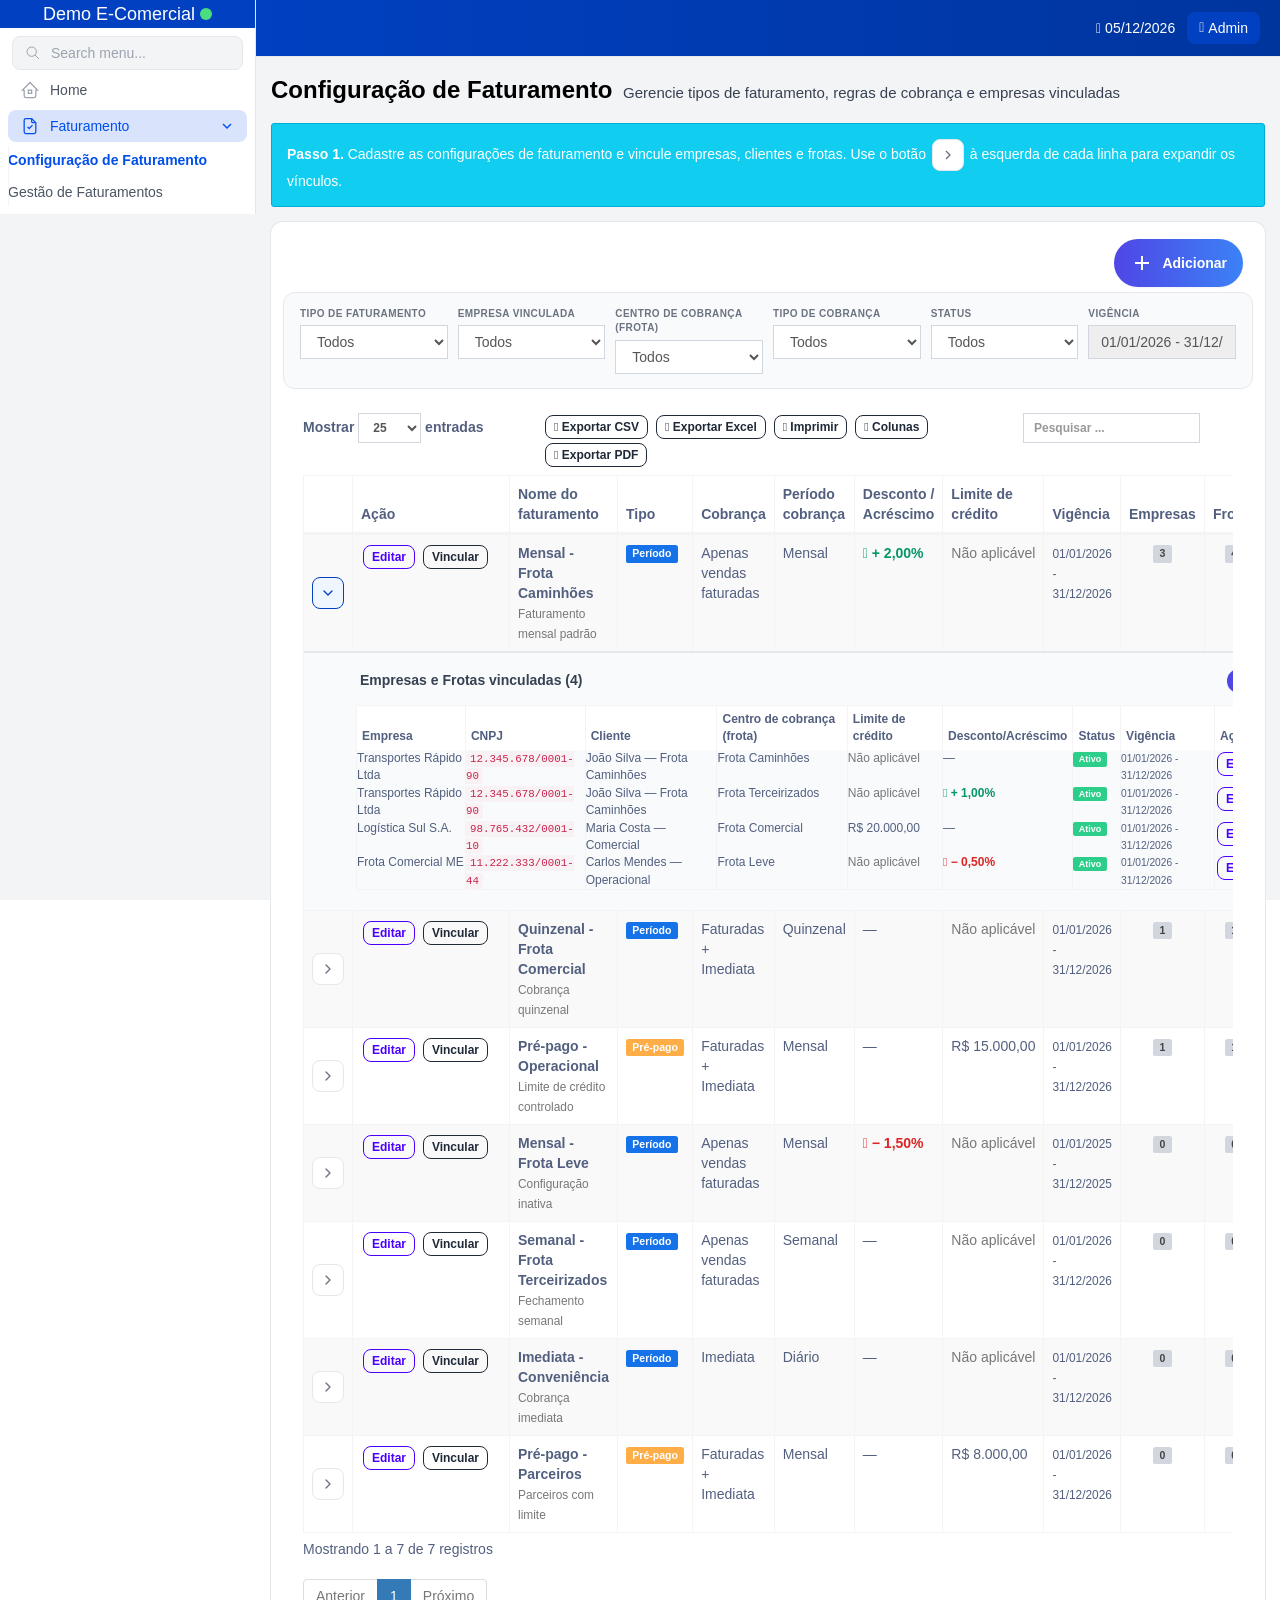
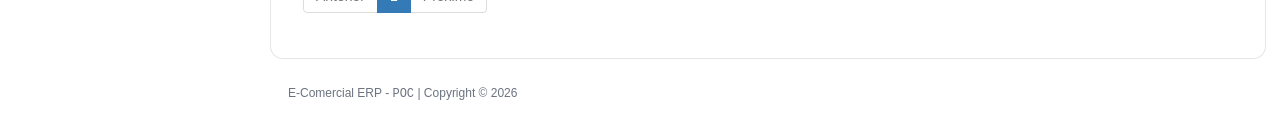
==== configuracao.html @ 518e86e5 "Add files via upload" ====
<!DOCTYPE html>
<html class="tw-bg-white tw-scroll-smooth" lang="pt" dir="ltr">
<head>
<meta charset="utf-8">
<meta name="viewport" content="width=device-width, initial-scale=1">
<title>Configuração de Faturamento - Demo E-Comercial</title>
<link href="assets/css/tailwind-app.css" rel="stylesheet">
<link href="assets/theme.css" rel="stylesheet">
<link href="assets/css/vendor.css" rel="stylesheet">
<link href="assets/css/app.css" rel="stylesheet">
<link href="assets/billing-fix.css" rel="stylesheet">
</head>
<body class="tw-bg-white" data-page="configuracao">
<div class="tw-flex thetop">
<aside class="side-bar tw-relative tw-hidden tw-h-full tw-bg-white tw-w-64 xl:tw-w-64 lg:tw-flex lg:tw-flex-col tw-shrink-0" id="poc-side-bar">
  <a href="index.html" class="tw-flex tw-items-center tw-justify-center tw-w-full tw-border-r tw-h-15 theme-logo-bg tw-shrink-0 tw-border-primary-500/30">
    <p class="tw-text-lg tw-font-medium tw-text-white side-bar-heading tw-text-center">Demo E-Comercial <span class="tw-inline-block tw-w-3 tw-h-3 tw-bg-green-400 tw-rounded-full" title="Online"></span></p>
  </a>
  <div class="tw-px-3 tw-pt-2 tw-pb-1 tw-border-r tw-border-gray-200 tw-shrink-0">
    <div class="tw-flex tw-items-center tw-gap-2.5 tw-px-3 tw-py-1.5 tw-rounded-lg tw-bg-gray-100 tw-border tw-border-gray-200">
      <svg class="tw-size-4 tw-shrink-0 tw-text-gray-400" xmlns="http://www.w3.org/2000/svg" viewBox="0 0 24 24" fill="none" stroke="currentColor" stroke-width="1.5"><path d="M10 10m-7 0a7 7 0 1 0 14 0a7 7 0 1 0-14 0"></path><path d="M21 21l-6 -6"></path></svg>
      <input type="text" placeholder="Search menu..." class="tw-grow tw-min-w-0 tw-bg-transparent tw-outline-none tw-border-none tw-text-sm tw-font-normal tw-text-gray-600 placeholder:tw-text-gray-400" disabled>
    </div>
  </div>
  <div class="tw-flex-1 tw-px-2 tw-pt-1.5 tw-pb-3 tw-space-y-1 tw-overflow-y-auto tw-border-r tw-border-gray-200" id="side-bar">
    <a href="index.html" data-nav="inicio" class="tw-flex tw-items-center tw-gap-2.5 tw-px-3 tw-py-1.5 tw-text-sm tw-font-normal tw-text-gray-600 tw-transition-all tw-duration-200 tw-rounded-lg tw-whitespace-nowrap theme-sidebar-hover">
      <svg class="tw-size-5 tw-shrink-0" xmlns="http://www.w3.org/2000/svg" viewBox="0 0 24 24" fill="none" stroke="currentColor" stroke-width="1.5"><path d="M5 12l-2 0l9 -9l9 9l-2 0"></path><path d="M5 12v7a2 2 0 0 0 2 2h10a2 2 0 0 0 2 -2v-7"></path><path d="M10 12h4v4h-4z"></path></svg>
      <span class="tw-truncate">Home</span>
    </a>
    <div>
      <a href="#" id="poc-billing-toggle" class="drop_down tw-flex tw-items-center tw-gap-2.5 tw-px-3 tw-py-1.5 tw-text-sm tw-font-normal tw-text-gray-600 tw-transition-all tw-duration-200 tw-rounded-lg tw-whitespace-nowrap theme-sidebar-hover">
        <svg class="tw-size-5 tw-shrink-0" xmlns="http://www.w3.org/2000/svg" viewBox="0 0 24 24" fill="none" stroke="currentColor" stroke-width="1.5"><path d="M14 3v4a1 1 0 0 0 1 1h4"></path><path d="M17 21h-10a2 2 0 0 1 -2 -2v-14a2 2 0 0 1 2 -2h7l5 5v11a2 2 0 0 1 -2 2z"></path><path d="M9 13l2 2l4 -4"></path></svg>
        <span class="tw-truncate">Faturamento</span>
        <svg class="svg tw-ml-auto tw-text-gray-500 tw-size-4 tw-shrink-0" xmlns="http://www.w3.org/2000/svg" viewBox="0 0 24 24" fill="none" stroke="currentColor" stroke-width="2"><path d="M6 9l6 6l6 -6"></path></svg>
      </a>
      <div class="chiled tw-relative tw-mt-1 tw-mb-2 tw-pl-11" id="poc-billing-children">
        <div class="tw-absolute tw-inset-y-0 tw-w-px tw-h-full tw-bg-gray-100 tw-left-5"></div>
        <div class="tw-space-y-1">
          <a href="configuracao.html" data-nav="configuracao" class="tw-flex tw-text-sm tw-font-normal tw-text-gray-600 tw-truncate tw-transition-all tw-duration-200 tw-py-1 theme-sidebar-child-hover"><span>Configuração de Faturamento</span></a>
          <a href="gestao.html" data-nav="gestao" class="tw-flex tw-text-sm tw-font-normal tw-text-gray-600 tw-truncate tw-transition-all tw-duration-200 tw-py-1 theme-sidebar-child-hover"><span>Gestão de Faturamentos</span></a>
        </div>
      </div>
    </div>
  </div>
</aside>

<main class="tw-flex-1 tw-flex tw-flex-col tw-min-w-0 tw-overflow-hidden">
<div class="tw-transition-all tw-duration-5000 tw-border-b theme-header-bg tw-shrink-0 lg:tw-h-15 tw-border-primary-500/30 no-print">
  <div class="tw-px-5 tw-py-3">
    <div class="tw-flex tw-items-start tw-justify-between tw-gap-6 lg:tw-items-center">
      <div class="tw-flex tw-items-center tw-gap-3">
        <button type="button" class="small-view-button lg:tw-hidden tw-inline-flex tw-items-center tw-justify-center tw-text-sm tw-font-medium tw-text-white tw-transition-all tw-duration-200 theme-btn-bg tw-p-1.5 tw-rounded-lg tw-ring-1 hover:tw-text-white tw-ring-white/10" id="poc-menu-open">
          <span class="tw-sr-only">Menu</span>
          <svg class="tw-size-5" xmlns="http://www.w3.org/2000/svg" viewBox="0 0 24 24" fill="none" stroke="currentColor" stroke-width="1.5"><path d="M4 6l16 0"></path><path d="M4 12l16 0"></path><path d="M4 18l16 0"></path></svg>
        </button>
      </div>
      <div class="tw-flex tw-flex-wrap tw-items-center tw-justify-end tw-gap-3">
        <span class="tw-text-white tw-text-sm"><i class="fa fa-calendar"></i> <span id="poc-date"></span></span>
        <span class="tw-inline-flex tw-items-center tw-gap-1 tw-py-1.5 tw-px-3 tw-rounded-lg tw-text-sm tw-font-medium tw-text-white theme-btn-bg"><i class="fa fa-user"></i> Admin</span>
      </div>
    </div>
  </div>
</div>

<div class="tw-flex-1 tw-overflow-y-auto tw-h-screen" id="scrollable-container">
<section class="content-header">
<h1 class="tw-text-xl md:tw-text-3xl tw-font-bold tw-text-black">Configuração de Faturamento
<small class="tw-text-sm md:tw-text-base tw-text-gray-700 tw-font-semibold">Gerencie tipos de faturamento, regras de cobrança e empresas vinculadas</small>
</h1>
</section>
<section class="content">
<div class="alert alert-info poc-alert-flow"><strong>Passo 1.</strong> Cadastre as configurações de faturamento e vincule empresas, clientes e frotas. Use o botão <span class="bill-expand-btn bill-expand-btn--demo" aria-hidden="true"><svg class="bill-expand-icon" xmlns="http://www.w3.org/2000/svg" viewBox="0 0 24 24" fill="none" stroke="currentColor" stroke-width="2"><path d="M9 6l6 6l-6 6"/></svg></span> à esquerda de cada linha para expandir os vínculos.</div>
<div class="box-solid tw-mb-4 tw-transition-all tw-duration-200 tw-bg-white tw-shadow-sm tw-rounded-xl tw-ring-1 hover:tw-shadow-md tw-ring-gray-200">
<div class="tw-p-2 sm:tw-p-3">
<div class="box-header">
<h3 class="box-title"></h3>
<div class="box-tools">
<a class="tw-dw-btn tw-bg-gradient-to-r tw-from-indigo-600 tw-to-blue-500 tw-font-bold tw-text-white tw-border-none tw-rounded-full" id="btn-add-config" href="#"><svg xmlns="http://www.w3.org/2000/svg" width="24" height="24" viewBox="0 0 24 24" fill="none" stroke="currentColor" stroke-width="2" class="icon icon-tabler icon-tabler-plus"><path stroke="none" d="M0 0h24v24H0z" fill="none"></path><path d="M12 5l0 14"></path><path d="M5 12l14 0"></path></svg> Adicionar</a>
</div>
</div>
<div class="bill-filters">
<div><label>Tipo de faturamento</label><select class="form-control" id="flt-btype"><option value="">Todos</option><option>Período</option><option>Pré-pago</option></select></div>
<div><label>Empresa vinculada</label><select class="form-control"><option>Todos</option><option>Transportes Rápido Ltda</option><option>Logística Sul S.A.</option></select></div>
<div><label>Centro de cobrança (frota)</label><select class="form-control"><option>Todos</option><option>Frota Caminhões</option><option>Frota Comercial</option></select></div>
<div><label>Tipo de cobrança</label><select class="form-control"><option>Todos</option><option>Apenas vendas faturadas</option><option>Faturadas + Imediata</option></select></div>
<div><label>Status</label><select class="form-control"><option>Todos</option><option>Ativo</option><option>Inativo</option></select></div>
<div><label>Vigência</label><input type="text" class="form-control" value="01/01/2026 - 31/12/2026" readonly></div>
</div>
<div class="tw-flow-root tw-border-gray-200">
<div class="tw-py-2 tw-align-middle sm:tw-px-5">
<div class="table-responsive">
<div class="row margin-bottom-20 datatable-toolbar">
<div class="col-sm-12 col-md-3"><label>Mostrar <select class="form-control input-sm" style="width:auto;display:inline-block"><option>25</option><option>50</option><option>100</option></select> entradas</label></div>
<div class="col-sm-12 col-md-6"><div class="dt-buttons btn-group">
<a class="tw-dw-btn-xs tw-dw-btn tw-dw-btn-outline tw-my-2" href="#"><span><i class="fa fa-file-csv"></i> Exportar CSV</span></a>
<a class="tw-dw-btn-xs tw-dw-btn tw-dw-btn-outline tw-my-2" href="#"><span><i class="fa fa-file-excel"></i> Exportar Excel</span></a>
<a class="tw-dw-btn-xs tw-dw-btn tw-dw-btn-outline tw-my-2" href="#"><span><i class="fa fa-print"></i> Imprimir</span></a>
<a class="tw-dw-btn-xs tw-dw-btn tw-dw-btn-outline tw-my-2" href="#"><span><i class="fa fa-columns"></i> Colunas</span></a>
<a class="tw-dw-btn-xs tw-dw-btn tw-dw-btn-outline tw-my-2" href="#"><span><i class="fa fa-file-pdf"></i> Exportar PDF</span></a>
</div></div>
<div class="col-sm-12 col-md-3"><label><input type="search" class="form-control input-sm" placeholder="Pesquisar ..." id="search-configs"></label></div>
</div>
<table class="table table-bordered table-striped dataTable">
<thead><tr>
<th class="bill-col-expand" title="Expandir vínculos"></th>
<th>Ação</th>
<th>Nome do faturamento</th>
<th>Tipo</th>
<th>Cobrança</th>
<th>Período cobrança</th>
<th>Desconto / Acréscimo</th>
<th>Limite de crédito</th>
<th>Vigência</th>
<th title="Empresas distintas nos vínculos (uma empresa pode ter várias frotas)">Empresas</th>
<th title="Frotas distintas nos vínculos (cada frota pertence a uma única empresa)">Frotas</th>
<th>Status</th>
<th class="bill-col-menu"></th>
</tr></thead>
<tbody id="tbody-configs"></tbody>
</table>
<div class="dataTables_info" id="config-count-info"></div>
<div class="dataTables_paginate paging_simple_numbers"><ul class="pagination"><li class="paginate_button previous disabled"><a href="#">Anterior</a></li><li class="paginate_button active"><a href="#">1</a></li><li class="paginate_button next disabled"><a href="#">Próximo</a></li></ul></div>
</div>
</div>
</div>
</div>
</div>
</section>
<div class="tw-mt-auto"><div class="tw-mb-4 tw-ms-8 -tw-mt-1 no-print"><p class="tw-text-xs tw-font-normal tw-text-gray-500">E-Comercial ERP - <span class="tw-font-mono tw-font-medium">POC</span> | Copyright © 2026</p></div></div>
</div>
</main>
</div>
<div class="overlay tw-hidden" id="poc-overlay"></div>
<div class="modal fade poc_modal bill_modal" tabindex="-1" role="dialog" aria-labelledby="gridSystemModalLabel"></div>
<div id="poc-toast" class="poc-toast-wrap"></div>
<script src="https://code.jquery.com/jquery-3.4.1.min.js"></script>
<script src="https://cdn.jsdelivr.net/npm/bootstrap@3.4.1/dist/js/bootstrap.min.js"></script>
<script src="assets/billing-init.js"></script>
<script src="assets/billing-store.js"></script>
<script src="assets/billing-labels.js"></script>
<script src="assets/billing-app.js"></script>
<script>document.addEventListener("DOMContentLoaded",function(){billingBindLayout();BillingPages.configuracao();});</script>
</body>
</html>
---- assets/theme.css ----
:root {
  --theme-700: #004eeb;
  --theme-800: #0040c1;
  --theme-900: #00359e;
}

.theme-header-bg {
  background-image: linear-gradient(to right, var(--theme-800), var(--theme-900));
}

.theme-btn-bg {
  background-color: var(--theme-800);
}

.theme-btn-bg:hover,
.theme-btn-bg:focus,
.theme-btn-bg:focus-visible {
  background-color: var(--theme-700);
  color: #fff;
  outline: 2px solid color-mix(in srgb, var(--theme-700) 40%, transparent);
  outline-offset: 0;
}

.theme-logo-bg {
  background-color: var(--theme-800);
}

#side-bar a svg,
#side-bar a i {
  color: #9ca3af;
}

#side-bar a:hover svg,
#side-bar a:hover i,
#side-bar a.theme-sidebar-active svg,
#side-bar a.theme-sidebar-active i {
  color: var(--theme-700);
}

#side-bar .theme-sidebar-hover:hover,
#side-bar .theme-sidebar-hover:active,
#side-bar .theme-sidebar-hover:focus {
  background-color: color-mix(in srgb, var(--theme-700) 10%, transparent);
  color: var(--theme-700);
  outline: none;
  text-decoration: none;
}

#side-bar .theme-sidebar-active {
  background-color: color-mix(in srgb, var(--theme-700) 15%, transparent);
  color: var(--theme-700);
}

#side-bar .theme-sidebar-child-hover:hover,
#side-bar .theme-sidebar-child-hover:active,
#side-bar .theme-sidebar-child-hover:focus {
  color: var(--theme-700);
  outline: none;
  text-decoration: none;
}

#side-bar .theme-sidebar-child-active {
  color: var(--theme-700);
  font-weight: 600;
}
---- assets/css/app.css ----
@import url(https://fonts.googleapis.com/css?family=Raleway:300,400,600);
@charset "UTF-8";.icheckbox_square-blue,.iradio_square-blue{background:url(../images/vendor/icheck/skins/square/blue.png?47dfe954bc521a5356050b61b12c0cd0) no-repeat;border:none;cursor:pointer;display:inline-block;*display:inline;height:22px;margin:0;padding:0;vertical-align:middle;width:22px}.icheckbox_square-blue{background-position:0 0}.icheckbox_square-blue.hover{background-position:-24px 0}.icheckbox_square-blue.checked{background-position:-48px 0}.icheckbox_square-blue.disabled{background-position:-72px 0;cursor:default}.icheckbox_square-blue.checked.disabled{background-position:-96px 0}.iradio_square-blue{background-position:-120px 0}.iradio_square-blue.hover{background-position:-144px 0}.iradio_square-blue.checked{background-position:-168px 0}.iradio_square-blue.disabled{background-position:-192px 0;cursor:default}.iradio_square-blue.checked.disabled{background-position:-216px 0}@media (min-resolution:120dpi){.icheckbox_square-blue,.iradio_square-blue{background-image:url(../images/vendor/icheck/skins/square/blue@2x.png?eb5592d094a6555c844bc1ba04c7259e);background-size:240px 24px}}
/*!
 * Ladda
 * http://lab.hakim.se/ladda
 * MIT licensed
 *
 * Copyright (C) 2018 Hakim El Hattab, http://hakim.se
 */@keyframes ladda-spinner-line-fade{0%,to{opacity:.22}1%{opacity:1}}.ladda-button{position:relative}.ladda-button .ladda-spinner{display:inline-block;margin-top:0;opacity:0;pointer-events:none;position:absolute;top:50%;width:32px;z-index:2}.ladda-button .ladda-label{position:relative;z-index:3}.ladda-button .ladda-progress{background:rgba(0,0,0,.2);display:none;height:100%;left:0;position:absolute;top:0;transition:all .1s linear;width:0}.ladda-button[data-loading] .ladda-progress{display:block}.ladda-button,.ladda-button .ladda-label,.ladda-button .ladda-spinner{transition:all .3s cubic-bezier(.175,.885,.32,1.275)}.ladda-button[data-style=zoom-in],.ladda-button[data-style=zoom-in] .ladda-label,.ladda-button[data-style=zoom-in] .ladda-spinner,.ladda-button[data-style=zoom-out],.ladda-button[data-style=zoom-out] .ladda-label,.ladda-button[data-style=zoom-out] .ladda-spinner{transition:all .3s ease}.ladda-button[data-style=expand-right] .ladda-spinner{right:-6px}.ladda-button[data-style=expand-right][data-size=s] .ladda-spinner,.ladda-button[data-style=expand-right][data-size=xs] .ladda-spinner{right:-12px}.ladda-button[data-style=expand-right][data-loading]{padding-right:56px}.ladda-button[data-style=expand-right][data-loading] .ladda-spinner{opacity:1}.ladda-button[data-style=expand-right][data-loading][data-size=s],.ladda-button[data-style=expand-right][data-loading][data-size=xs]{padding-right:40px}.ladda-button[data-style=expand-left] .ladda-spinner{left:26px}.ladda-button[data-style=expand-left][data-size=s] .ladda-spinner,.ladda-button[data-style=expand-left][data-size=xs] .ladda-spinner{left:4px}.ladda-button[data-style=expand-left][data-loading]{padding-left:56px}.ladda-button[data-style=expand-left][data-loading] .ladda-spinner{opacity:1}.ladda-button[data-style=expand-left][data-loading][data-size=s],.ladda-button[data-style=expand-left][data-loading][data-size=xs]{padding-left:40px}.ladda-button[data-style=expand-up]{overflow:hidden}.ladda-button[data-style=expand-up] .ladda-spinner{left:50%;margin-left:0;top:-32px}.ladda-button[data-style=expand-up][data-loading]{padding-top:54px}.ladda-button[data-style=expand-up][data-loading] .ladda-spinner{margin-top:0;opacity:1;top:26px}.ladda-button[data-style=expand-up][data-loading][data-size=s],.ladda-button[data-style=expand-up][data-loading][data-size=xs]{padding-top:32px}.ladda-button[data-style=expand-up][data-loading][data-size=s] .ladda-spinner,.ladda-button[data-style=expand-up][data-loading][data-size=xs] .ladda-spinner{top:4px}.ladda-button[data-style=expand-down]{overflow:hidden}.ladda-button[data-style=expand-down] .ladda-spinner{left:50%;margin-left:0;top:62px}.ladda-button[data-style=expand-down][data-size=s] .ladda-spinner,.ladda-button[data-style=expand-down][data-size=xs] .ladda-spinner{top:40px}.ladda-button[data-style=expand-down][data-loading]{padding-bottom:54px}.ladda-button[data-style=expand-down][data-loading] .ladda-spinner{opacity:1}.ladda-button[data-style=expand-down][data-loading][data-size=s],.ladda-button[data-style=expand-down][data-loading][data-size=xs]{padding-bottom:32px}.ladda-button[data-style=slide-left]{overflow:hidden}.ladda-button[data-style=slide-left] .ladda-label{position:relative}.ladda-button[data-style=slide-left] .ladda-spinner{left:100%;margin-left:0}.ladda-button[data-style=slide-left][data-loading] .ladda-label{left:-100%;opacity:0}.ladda-button[data-style=slide-left][data-loading] .ladda-spinner{left:50%;opacity:1}.ladda-button[data-style=slide-right]{overflow:hidden}.ladda-button[data-style=slide-right] .ladda-label{position:relative}.ladda-button[data-style=slide-right] .ladda-spinner{left:16px;margin-left:0;right:100%}[dir=rtl] .ladda-button[data-style=slide-right] .ladda-spinner{right:auto}.ladda-button[data-style=slide-right][data-loading] .ladda-label{left:100%;opacity:0}.ladda-button[data-style=slide-right][data-loading] .ladda-spinner{left:50%;opacity:1}.ladda-button[data-style=slide-up]{overflow:hidden}.ladda-button[data-style=slide-up] .ladda-label{position:relative}.ladda-button[data-style=slide-up] .ladda-spinner{left:50%;margin-left:0;margin-top:1em}.ladda-button[data-style=slide-up][data-loading] .ladda-label{opacity:0;top:-1em}.ladda-button[data-style=slide-up][data-loading] .ladda-spinner{margin-top:0;opacity:1}.ladda-button[data-style=slide-down]{overflow:hidden}.ladda-button[data-style=slide-down] .ladda-label{position:relative}.ladda-button[data-style=slide-down] .ladda-spinner{left:50%;margin-left:0;margin-top:-2em}.ladda-button[data-style=slide-down][data-loading] .ladda-label{opacity:0;top:1em}.ladda-button[data-style=slide-down][data-loading] .ladda-spinner{margin-top:0;opacity:1}.ladda-button[data-style=zoom-out]{overflow:hidden}.ladda-button[data-style=zoom-out] .ladda-label{display:inline-block;position:relative}.ladda-button[data-style=zoom-out] .ladda-spinner{left:50%;margin-left:32px;transform:scale(2.5)}.ladda-button[data-style=zoom-out][data-loading] .ladda-label{opacity:0;transform:scale(.5)}.ladda-button[data-style=zoom-out][data-loading] .ladda-spinner{margin-left:0;opacity:1;transform:none}.ladda-button[data-style=zoom-in]{overflow:hidden}.ladda-button[data-style=zoom-in] .ladda-label{display:inline-block;position:relative}.ladda-button[data-style=zoom-in] .ladda-spinner{left:50%;margin-left:-16px;transform:scale(.2)}.ladda-button[data-style=zoom-in][data-loading] .ladda-label{opacity:0;transform:scale(2.2)}.ladda-button[data-style=zoom-in][data-loading] .ladda-spinner{margin-left:0;opacity:1;transform:none}.ladda-button[data-style=contract]{overflow:hidden;width:100px}.ladda-button[data-style=contract] .ladda-spinner{left:50%;margin-left:0}.ladda-button[data-style=contract][data-loading]{border-radius:50%;width:52px}.ladda-button[data-style=contract][data-loading] .ladda-label{opacity:0}.ladda-button[data-style=contract][data-loading] .ladda-spinner{opacity:1}.ladda-button[data-style=contract-overlay]{box-shadow:0 0 0 2000px transparent;overflow:hidden;width:100px}.ladda-button[data-style=contract-overlay] .ladda-spinner{left:50%;margin-left:0}.ladda-button[data-style=contract-overlay][data-loading]{border-radius:50%;box-shadow:0 0 0 2000px rgba(0,0,0,.8);width:52px}.ladda-button[data-style=contract-overlay][data-loading] .ladda-label{opacity:0}.ladda-button[data-style=contract-overlay][data-loading] .ladda-spinner{opacity:1}[dir=rtl] .ladda-spinner>div{left:25%!important}

/*!
 * Font Awesome Free 5.15.4 by @fontawesome - https://fontawesome.com
 * License - https://fontawesome.com/license/free (Icons: CC BY 4.0, Fonts: SIL OFL 1.1, Code: MIT License)
 */.fa,.fab,.fad,.fal,.far,.fas{-moz-osx-font-smoothing:grayscale;-webkit-font-smoothing:antialiased;display:inline-block;font-style:normal;font-variant:normal;line-height:1;text-rendering:auto}.fa-lg{font-size:1.3333333333em;line-height:.75em;vertical-align:-.0667em}.fa-xs{font-size:.75em}.fa-sm{font-size:.875em}.fa-1x{font-size:1em}.fa-2x{font-size:2em}.fa-3x{font-size:3em}.fa-4x{font-size:4em}.fa-5x{font-size:5em}.fa-6x{font-size:6em}.fa-7x{font-size:7em}.fa-8x{font-size:8em}.fa-9x{font-size:9em}.fa-10x{font-size:10em}.fa-fw{text-align:center;width:1.25em}.fa-ul{list-style-type:none;margin-left:2.5em;padding-left:0}.fa-ul>li{position:relative}.fa-li{left:-2em;line-height:inherit;position:absolute;text-align:center;width:2em}.fa-border{border:.08em solid #eee;border-radius:.1em;padding:.2em .25em .15em}.fa-pull-left{float:left}.fa-pull-right{float:right}.fa.fa-pull-left,.fab.fa-pull-left,.fal.fa-pull-left,.far.fa-pull-left,.fas.fa-pull-left{margin-right:.3em}.fa.fa-pull-right,.fab.fa-pull-right,.fal.fa-pull-right,.far.fa-pull-right,.fas.fa-pull-right{margin-left:.3em}.fa-spin{animation:fa-spin 2s linear infinite}.fa-pulse{animation:fa-spin 1s steps(8) infinite}@keyframes fa-spin{0%{transform:rotate(0deg)}to{transform:rotate(1turn)}}.fa-rotate-90{-ms-filter:"progid:DXImageTransform.Microsoft.BasicImage(rotation=1)";transform:rotate(90deg)}.fa-rotate-180{-ms-filter:"progid:DXImageTransform.Microsoft.BasicImage(rotation=2)";transform:rotate(180deg)}.fa-rotate-270{-ms-filter:"progid:DXImageTransform.Microsoft.BasicImage(rotation=3)";transform:rotate(270deg)}.fa-flip-horizontal{-ms-filter:"progid:DXImageTransform.Microsoft.BasicImage(rotation=0, mirror=1)";transform:scaleX(-1)}.fa-flip-vertical{transform:scaleY(-1)}.fa-flip-both,.fa-flip-horizontal.fa-flip-vertical,.fa-flip-vertical{-ms-filter:"progid:DXImageTransform.Microsoft.BasicImage(rotation=2, mirror=1)"}.fa-flip-both,.fa-flip-horizontal.fa-flip-vertical{transform:scale(-1)}:root .fa-flip-both,:root .fa-flip-horizontal,:root .fa-flip-vertical,:root .fa-rotate-180,:root .fa-rotate-270,:root .fa-rotate-90{filter:none}.fa-stack{display:inline-block;height:2em;line-height:2em;position:relative;vertical-align:middle;width:2.5em}.fa-stack-1x,.fa-stack-2x{left:0;position:absolute;text-align:center;width:100%}.fa-stack-1x{line-height:inherit}.fa-stack-2x{font-size:2em}.fa-inverse{color:#fff}.fa-500px:before{content:"\f26e"}.fa-accessible-icon:before{content:"\f368"}.fa-accusoft:before{content:"\f369"}.fa-acquisitions-incorporated:before{content:"\f6af"}.fa-ad:before{content:"\f641"}.fa-address-book:before{content:"\f2b9"}.fa-address-card:before{content:"\f2bb"}.fa-adjust:before{content:"\f042"}.fa-adn:before{content:"\f170"}.fa-adversal:before{content:"\f36a"}.fa-affiliatetheme:before{content:"\f36b"}.fa-air-freshener:before{content:"\f5d0"}.fa-airbnb:before{content:"\f834"}.fa-algolia:before{content:"\f36c"}.fa-align-center:before{content:"\f037"}.fa-align-justify:before{content:"\f039"}.fa-align-left:before{content:"\f036"}.fa-align-right:before{content:"\f038"}.fa-alipay:before{content:"\f642"}.fa-allergies:before{content:"\f461"}.fa-amazon:before{content:"\f270"}.fa-amazon-pay:before{content:"\f42c"}.fa-ambulance:before{content:"\f0f9"}.fa-american-sign-language-interpreting:before{content:"\f2a3"}.fa-amilia:before{content:"\f36d"}.fa-anchor:before{content:"\f13d"}.fa-android:before{content:"\f17b"}.fa-angellist:before{content:"\f209"}.fa-angle-double-down:before{content:"\f103"}.fa-angle-double-left:before{content:"\f100"}.fa-angle-double-right:before{content:"\f101"}.fa-angle-double-up:before{content:"\f102"}.fa-angle-down:before{content:"\f107"}.fa-angle-left:before{content:"\f104"}.fa-angle-right:before{content:"\f105"}.fa-angle-up:before{content:"\f106"}.fa-angry:before{content:"\f556"}.fa-angrycreative:before{content:"\f36e"}.fa-angular:before{content:"\f420"}.fa-ankh:before{content:"\f644"}.fa-app-store:before{content:"\f36f"}.fa-app-store-ios:before{content:"\f370"}.fa-apper:before{content:"\f371"}.fa-apple:before{content:"\f179"}.fa-apple-alt:before{content:"\f5d1"}.fa-apple-pay:before{content:"\f415"}.fa-archive:before{content:"\f187"}.fa-archway:before{content:"\f557"}.fa-arrow-alt-circle-down:before{content:"\f358"}.fa-arrow-alt-circle-left:before{content:"\f359"}.fa-arrow-alt-circle-right:before{content:"\f35a"}.fa-arrow-alt-circle-up:before{content:"\f35b"}.fa-arrow-circle-down:before{content:"\f0ab"}.fa-arrow-circle-left:before{content:"\f0a8"}.fa-arrow-circle-right:before{content:"\f0a9"}.fa-arrow-circle-up:before{content:"\f0aa"}.fa-arrow-down:before{content:"\f063"}.fa-arrow-left:before{content:"\f060"}.fa-arrow-right:before{content:"\f061"}.fa-arrow-up:before{content:"\f062"}.fa-arrows-alt:before{content:"\f0b2"}.fa-arrows-alt-h:before{content:"\f337"}.fa-arrows-alt-v:before{content:"\f338"}.fa-artstation:before{content:"\f77a"}.fa-assistive-listening-systems:before{content:"\f2a2"}.fa-asterisk:before{content:"\f069"}.fa-asymmetrik:before{content:"\f372"}.fa-at:before{content:"\f1fa"}.fa-atlas:before{content:"\f558"}.fa-atlassian:before{content:"\f77b"}.fa-atom:before{content:"\f5d2"}.fa-audible:before{content:"\f373"}.fa-audio-description:before{content:"\f29e"}.fa-autoprefixer:before{content:"\f41c"}.fa-avianex:before{content:"\f374"}.fa-aviato:before{content:"\f421"}.fa-award:before{content:"\f559"}.fa-aws:before{content:"\f375"}.fa-baby:before{content:"\f77c"}.fa-baby-carriage:before{content:"\f77d"}.fa-backspace:before{content:"\f55a"}.fa-backward:before{content:"\f04a"}.fa-bacon:before{content:"\f7e5"}.fa-bacteria:before{content:"\e059"}.fa-bacterium:before{content:"\e05a"}.fa-bahai:before{content:"\f666"}.fa-balance-scale:before{content:"\f24e"}.fa-balance-scale-left:before{content:"\f515"}.fa-balance-scale-right:before{content:"\f516"}.fa-ban:before{content:"\f05e"}.fa-band-aid:before{content:"\f462"}.fa-bandcamp:before{content:"\f2d5"}.fa-barcode:before{content:"\f02a"}.fa-bars:before{content:"\f0c9"}.fa-baseball-ball:before{content:"\f433"}.fa-basketball-ball:before{content:"\f434"}.fa-bath:before{content:"\f2cd"}.fa-battery-empty:before{content:"\f244"}.fa-battery-full:before{content:"\f240"}.fa-battery-half:before{content:"\f242"}.fa-battery-quarter:before{content:"\f243"}.fa-battery-three-quarters:before{content:"\f241"}.fa-battle-net:before{content:"\f835"}.fa-bed:before{content:"\f236"}.fa-beer:before{content:"\f0fc"}.fa-behance:before{content:"\f1b4"}.fa-behance-square:before{content:"\f1b5"}.fa-bell:before{content:"\f0f3"}.fa-bell-slash:before{content:"\f1f6"}.fa-bezier-curve:before{content:"\f55b"}.fa-bible:before{content:"\f647"}.fa-bicycle:before{content:"\f206"}.fa-biking:before{content:"\f84a"}.fa-bimobject:before{content:"\f378"}.fa-binoculars:before{content:"\f1e5"}.fa-biohazard:before{content:"\f780"}.fa-birthday-cake:before{content:"\f1fd"}.fa-bitbucket:before{content:"\f171"}.fa-bitcoin:before{content:"\f379"}.fa-bity:before{content:"\f37a"}.fa-black-tie:before{content:"\f27e"}.fa-blackberry:before{content:"\f37b"}.fa-blender:before{content:"\f517"}.fa-blender-phone:before{content:"\f6b6"}.fa-blind:before{content:"\f29d"}.fa-blog:before{content:"\f781"}.fa-blogger:before{content:"\f37c"}.fa-blogger-b:before{content:"\f37d"}.fa-bluetooth:before{content:"\f293"}.fa-bluetooth-b:before{content:"\f294"}.fa-bold:before{content:"\f032"}.fa-bolt:before{content:"\f0e7"}.fa-bomb:before{content:"\f1e2"}.fa-bone:before{content:"\f5d7"}.fa-bong:before{content:"\f55c"}.fa-book:before{content:"\f02d"}.fa-book-dead:before{content:"\f6b7"}.fa-book-medical:before{content:"\f7e6"}.fa-book-open:before{content:"\f518"}.fa-book-reader:before{content:"\f5da"}.fa-bookmark:before{content:"\f02e"}.fa-bootstrap:before{content:"\f836"}.fa-border-all:before{content:"\f84c"}.fa-border-none:before{content:"\f850"}.fa-border-style:before{content:"\f853"}.fa-bowling-ball:before{content:"\f436"}.fa-box:before{content:"\f466"}.fa-box-open:before{content:"\f49e"}.fa-box-tissue:before{content:"\e05b"}.fa-boxes:before{content:"\f468"}.fa-braille:before{content:"\f2a1"}.fa-brain:before{content:"\f5dc"}.fa-bread-slice:before{content:"\f7ec"}.fa-briefcase:before{content:"\f0b1"}.fa-briefcase-medical:before{content:"\f469"}.fa-broadcast-tower:before{content:"\f519"}.fa-broom:before{content:"\f51a"}.fa-brush:before{content:"\f55d"}.fa-btc:before{content:"\f15a"}.fa-buffer:before{content:"\f837"}.fa-bug:before{content:"\f188"}.fa-building:before{content:"\f1ad"}.fa-bullhorn:before{content:"\f0a1"}.fa-bullseye:before{content:"\f140"}.fa-burn:before{content:"\f46a"}.fa-buromobelexperte:before{content:"\f37f"}.fa-bus:before{content:"\f207"}.fa-bus-alt:before{content:"\f55e"}.fa-business-time:before{content:"\f64a"}.fa-buy-n-large:before{content:"\f8a6"}.fa-buysellads:before{content:"\f20d"}.fa-calculator:before{content:"\f1ec"}.fa-calendar:before{content:"\f133"}.fa-calendar-alt:before{content:"\f073"}.fa-calendar-check:before{content:"\f274"}.fa-calendar-day:before{content:"\f783"}.fa-calendar-minus:before{content:"\f272"}.fa-calendar-plus:before{content:"\f271"}.fa-calendar-times:before{content:"\f273"}.fa-calendar-week:before{content:"\f784"}.fa-camera:before{content:"\f030"}.fa-camera-retro:before{content:"\f083"}.fa-campground:before{content:"\f6bb"}.fa-canadian-maple-leaf:before{content:"\f785"}.fa-candy-cane:before{content:"\f786"}.fa-cannabis:before{content:"\f55f"}.fa-capsules:before{content:"\f46b"}.fa-car:before{content:"\f1b9"}.fa-car-alt:before{content:"\f5de"}.fa-car-battery:before{content:"\f5df"}.fa-car-crash:before{content:"\f5e1"}.fa-car-side:before{content:"\f5e4"}.fa-caravan:before{content:"\f8ff"}.fa-caret-down:before{content:"\f0d7"}.fa-caret-left:before{content:"\f0d9"}.fa-caret-right:before{content:"\f0da"}.fa-caret-square-down:before{content:"\f150"}.fa-caret-square-left:before{content:"\f191"}.fa-caret-square-right:before{content:"\f152"}.fa-caret-square-up:before{content:"\f151"}.fa-caret-up:before{content:"\f0d8"}.fa-carrot:before{content:"\f787"}.fa-cart-arrow-down:before{content:"\f218"}.fa-cart-plus:before{content:"\f217"}.fa-cash-register:before{content:"\f788"}.fa-cat:before{content:"\f6be"}.fa-cc-amazon-pay:before{content:"\f42d"}.fa-cc-amex:before{content:"\f1f3"}.fa-cc-apple-pay:before{content:"\f416"}.fa-cc-diners-club:before{content:"\f24c"}.fa-cc-discover:before{content:"\f1f2"}.fa-cc-jcb:before{content:"\f24b"}.fa-cc-mastercard:before{content:"\f1f1"}.fa-cc-paypal:before{content:"\f1f4"}.fa-cc-stripe:before{content:"\f1f5"}.fa-cc-visa:before{content:"\f1f0"}.fa-centercode:before{content:"\f380"}.fa-centos:before{content:"\f789"}.fa-certificate:before{content:"\f0a3"}.fa-chair:before{content:"\f6c0"}.fa-chalkboard:before{content:"\f51b"}.fa-chalkboard-teacher:before{content:"\f51c"}.fa-charging-station:before{content:"\f5e7"}.fa-chart-area:before{content:"\f1fe"}.fa-chart-bar:before{content:"\f080"}.fa-chart-line:before{content:"\f201"}.fa-chart-pie:before{content:"\f200"}.fa-check:before{content:"\f00c"}.fa-check-circle:before{content:"\f058"}.fa-check-double:before{content:"\f560"}.fa-check-square:before{content:"\f14a"}.fa-cheese:before{content:"\f7ef"}.fa-chess:before{content:"\f439"}.fa-chess-bishop:before{content:"\f43a"}.fa-chess-board:before{content:"\f43c"}.fa-chess-king:before{content:"\f43f"}.fa-chess-knight:before{content:"\f441"}.fa-chess-pawn:before{content:"\f443"}.fa-chess-queen:before{content:"\f445"}.fa-chess-rook:before{content:"\f447"}.fa-chevron-circle-down:before{content:"\f13a"}.fa-chevron-circle-left:before{content:"\f137"}.fa-chevron-circle-right:before{content:"\f138"}.fa-chevron-circle-up:before{content:"\f139"}.fa-chevron-down:before{content:"\f078"}.fa-chevron-left:before{content:"\f053"}.fa-chevron-right:before{content:"\f054"}.fa-chevron-up:before{content:"\f077"}.fa-child:before{content:"\f1ae"}.fa-chrome:before{content:"\f268"}.fa-chromecast:before{content:"\f838"}.fa-church:before{content:"\f51d"}.fa-circle:before{content:"\f111"}.fa-circle-notch:before{content:"\f1ce"}.fa-city:before{content:"\f64f"}.fa-clinic-medical:before{content:"\f7f2"}.fa-clipboard:before{content:"\f328"}.fa-clipboard-check:before{content:"\f46c"}.fa-clipboard-list:before{content:"\f46d"}.fa-clock:before{content:"\f017"}.fa-clone:before{content:"\f24d"}.fa-closed-captioning:before{content:"\f20a"}.fa-cloud:before{content:"\f0c2"}.fa-cloud-download-alt:before{content:"\f381"}.fa-cloud-meatball:before{content:"\f73b"}.fa-cloud-moon:before{content:"\f6c3"}.fa-cloud-moon-rain:before{content:"\f73c"}.fa-cloud-rain:before{content:"\f73d"}.fa-cloud-showers-heavy:before{content:"\f740"}.fa-cloud-sun:before{content:"\f6c4"}.fa-cloud-sun-rain:before{content:"\f743"}.fa-cloud-upload-alt:before{content:"\f382"}.fa-cloudflare:before{content:"\e07d"}.fa-cloudscale:before{content:"\f383"}.fa-cloudsmith:before{content:"\f384"}.fa-cloudversify:before{content:"\f385"}.fa-cocktail:before{content:"\f561"}.fa-code:before{content:"\f121"}.fa-code-branch:before{content:"\f126"}.fa-codepen:before{content:"\f1cb"}.fa-codiepie:before{content:"\f284"}.fa-coffee:before{content:"\f0f4"}.fa-cog:before{content:"\f013"}.fa-cogs:before{content:"\f085"}.fa-coins:before{content:"\f51e"}.fa-columns:before{content:"\f0db"}.fa-comment:before{content:"\f075"}.fa-comment-alt:before{content:"\f27a"}.fa-comment-dollar:before{content:"\f651"}.fa-comment-dots:before{content:"\f4ad"}.fa-comment-medical:before{content:"\f7f5"}.fa-comment-slash:before{content:"\f4b3"}.fa-comments:before{content:"\f086"}.fa-comments-dollar:before{content:"\f653"}.fa-compact-disc:before{content:"\f51f"}.fa-compass:before{content:"\f14e"}.fa-compress:before{content:"\f066"}.fa-compress-alt:before{content:"\f422"}.fa-compress-arrows-alt:before{content:"\f78c"}.fa-concierge-bell:before{content:"\f562"}.fa-confluence:before{content:"\f78d"}.fa-connectdevelop:before{content:"\f20e"}.fa-contao:before{content:"\f26d"}.fa-cookie:before{content:"\f563"}.fa-cookie-bite:before{content:"\f564"}.fa-copy:before{content:"\f0c5"}.fa-copyright:before{content:"\f1f9"}.fa-cotton-bureau:before{content:"\f89e"}.fa-couch:before{content:"\f4b8"}.fa-cpanel:before{content:"\f388"}.fa-creative-commons:before{content:"\f25e"}.fa-creative-commons-by:before{content:"\f4e7"}.fa-creative-commons-nc:before{content:"\f4e8"}.fa-creative-commons-nc-eu:before{content:"\f4e9"}.fa-creative-commons-nc-jp:before{content:"\f4ea"}.fa-creative-commons-nd:before{content:"\f4eb"}.fa-creative-commons-pd:before{content:"\f4ec"}.fa-creative-commons-pd-alt:before{content:"\f4ed"}.fa-creative-commons-remix:before{content:"\f4ee"}.fa-creative-commons-sa:before{content:"\f4ef"}.fa-creative-commons-sampling:before{content:"\f4f0"}.fa-creative-commons-sampling-plus:before{content:"\f4f1"}.fa-creative-commons-share:before{content:"\f4f2"}.fa-creative-commons-zero:before{content:"\f4f3"}.fa-credit-card:before{content:"\f09d"}.fa-critical-role:before{content:"\f6c9"}.fa-crop:before{content:"\f125"}.fa-crop-alt:before{content:"\f565"}.fa-cross:before{content:"\f654"}.fa-crosshairs:before{content:"\f05b"}.fa-crow:before{content:"\f520"}.fa-crown:before{content:"\f521"}.fa-crutch:before{content:"\f7f7"}.fa-css3:before{content:"\f13c"}.fa-css3-alt:before{content:"\f38b"}.fa-cube:before{content:"\f1b2"}.fa-cubes:before{content:"\f1b3"}.fa-cut:before{content:"\f0c4"}.fa-cuttlefish:before{content:"\f38c"}.fa-d-and-d:before{content:"\f38d"}.fa-d-and-d-beyond:before{content:"\f6ca"}.fa-dailymotion:before{content:"\e052"}.fa-dashcube:before{content:"\f210"}.fa-database:before{content:"\f1c0"}.fa-deaf:before{content:"\f2a4"}.fa-deezer:before{content:"\e077"}.fa-delicious:before{content:"\f1a5"}.fa-democrat:before{content:"\f747"}.fa-deploydog:before{content:"\f38e"}.fa-deskpro:before{content:"\f38f"}.fa-desktop:before{content:"\f108"}.fa-dev:before{content:"\f6cc"}.fa-deviantart:before{content:"\f1bd"}.fa-dharmachakra:before{content:"\f655"}.fa-dhl:before{content:"\f790"}.fa-diagnoses:before{content:"\f470"}.fa-diaspora:before{content:"\f791"}.fa-dice:before{content:"\f522"}.fa-dice-d20:before{content:"\f6cf"}.fa-dice-d6:before{content:"\f6d1"}.fa-dice-five:before{content:"\f523"}.fa-dice-four:before{content:"\f524"}.fa-dice-one:before{content:"\f525"}.fa-dice-six:before{content:"\f526"}.fa-dice-three:before{content:"\f527"}.fa-dice-two:before{content:"\f528"}.fa-digg:before{content:"\f1a6"}.fa-digital-ocean:before{content:"\f391"}.fa-digital-tachograph:before{content:"\f566"}.fa-directions:before{content:"\f5eb"}.fa-discord:before{content:"\f392"}.fa-discourse:before{content:"\f393"}.fa-disease:before{content:"\f7fa"}.fa-divide:before{content:"\f529"}.fa-dizzy:before{content:"\f567"}.fa-dna:before{content:"\f471"}.fa-dochub:before{content:"\f394"}.fa-docker:before{content:"\f395"}.fa-dog:before{content:"\f6d3"}.fa-dollar-sign:before{content:"\f155"}.fa-dolly:before{content:"\f472"}.fa-dolly-flatbed:before{content:"\f474"}.fa-donate:before{content:"\f4b9"}.fa-door-closed:before{content:"\f52a"}.fa-door-open:before{content:"\f52b"}.fa-dot-circle:before{content:"\f192"}.fa-dove:before{content:"\f4ba"}.fa-download:before{content:"\f019"}.fa-draft2digital:before{content:"\f396"}.fa-drafting-compass:before{content:"\f568"}.fa-dragon:before{content:"\f6d5"}.fa-draw-polygon:before{content:"\f5ee"}.fa-dribbble:before{content:"\f17d"}.fa-dribbble-square:before{content:"\f397"}.fa-dropbox:before{content:"\f16b"}.fa-drum:before{content:"\f569"}.fa-drum-steelpan:before{content:"\f56a"}.fa-drumstick-bite:before{content:"\f6d7"}.fa-drupal:before{content:"\f1a9"}.fa-dumbbell:before{content:"\f44b"}.fa-dumpster:before{content:"\f793"}.fa-dumpster-fire:before{content:"\f794"}.fa-dungeon:before{content:"\f6d9"}.fa-dyalog:before{content:"\f399"}.fa-earlybirds:before{content:"\f39a"}.fa-ebay:before{content:"\f4f4"}.fa-edge:before{content:"\f282"}.fa-edge-legacy:before{content:"\e078"}.fa-edit:before{content:"\f044"}.fa-egg:before{content:"\f7fb"}.fa-eject:before{content:"\f052"}.fa-elementor:before{content:"\f430"}.fa-ellipsis-h:before{content:"\f141"}.fa-ellipsis-v:before{content:"\f142"}.fa-ello:before{content:"\f5f1"}.fa-ember:before{content:"\f423"}.fa-empire:before{content:"\f1d1"}.fa-envelope:before{content:"\f0e0"}.fa-envelope-open:before{content:"\f2b6"}.fa-envelope-open-text:before{content:"\f658"}.fa-envelope-square:before{content:"\f199"}.fa-envira:before{content:"\f299"}.fa-equals:before{content:"\f52c"}.fa-eraser:before{content:"\f12d"}.fa-erlang:before{content:"\f39d"}.fa-ethereum:before{content:"\f42e"}.fa-ethernet:before{content:"\f796"}.fa-etsy:before{content:"\f2d7"}.fa-euro-sign:before{content:"\f153"}.fa-evernote:before{content:"\f839"}.fa-exchange-alt:before{content:"\f362"}.fa-exclamation:before{content:"\f12a"}.fa-exclamation-circle:before{content:"\f06a"}.fa-exclamation-triangle:before{content:"\f071"}.fa-expand:before{content:"\f065"}.fa-expand-alt:before{content:"\f424"}.fa-expand-arrows-alt:before{content:"\f31e"}.fa-expeditedssl:before{content:"\f23e"}.fa-external-link-alt:before{content:"\f35d"}.fa-external-link-square-alt:before{content:"\f360"}.fa-eye:before{content:"\f06e"}.fa-eye-dropper:before{content:"\f1fb"}.fa-eye-slash:before{content:"\f070"}.fa-facebook:before{content:"\f09a"}.fa-facebook-f:before{content:"\f39e"}.fa-facebook-messenger:before{content:"\f39f"}.fa-facebook-square:before{content:"\f082"}.fa-fan:before{content:"\f863"}.fa-fantasy-flight-games:before{content:"\f6dc"}.fa-fast-backward:before{content:"\f049"}.fa-fast-forward:before{content:"\f050"}.fa-faucet:before{content:"\e005"}.fa-fax:before{content:"\f1ac"}.fa-feather:before{content:"\f52d"}.fa-feather-alt:before{content:"\f56b"}.fa-fedex:before{content:"\f797"}.fa-fedora:before{content:"\f798"}.fa-female:before{content:"\f182"}.fa-fighter-jet:before{content:"\f0fb"}.fa-figma:before{content:"\f799"}.fa-file:before{content:"\f15b"}.fa-file-alt:before{content:"\f15c"}.fa-file-archive:before{content:"\f1c6"}.fa-file-audio:before{content:"\f1c7"}.fa-file-code:before{content:"\f1c9"}.fa-file-contract:before{content:"\f56c"}.fa-file-csv:before{content:"\f6dd"}.fa-file-download:before{content:"\f56d"}.fa-file-excel:before{content:"\f1c3"}.fa-file-export:before{content:"\f56e"}.fa-file-image:before{content:"\f1c5"}.fa-file-import:before{content:"\f56f"}.fa-file-invoice:before{content:"\f570"}.fa-file-invoice-dollar:before{content:"\f571"}.fa-file-medical:before{content:"\f477"}.fa-file-medical-alt:before{content:"\f478"}.fa-file-pdf:before{content:"\f1c1"}.fa-file-powerpoint:before{content:"\f1c4"}.fa-file-prescription:before{content:"\f572"}.fa-file-signature:before{content:"\f573"}.fa-file-upload:before{content:"\f574"}.fa-file-video:before{content:"\f1c8"}.fa-file-word:before{content:"\f1c2"}.fa-fill:before{content:"\f575"}.fa-fill-drip:before{content:"\f576"}.fa-film:before{content:"\f008"}.fa-filter:before{content:"\f0b0"}.fa-fingerprint:before{content:"\f577"}.fa-fire:before{content:"\f06d"}.fa-fire-alt:before{content:"\f7e4"}.fa-fire-extinguisher:before{content:"\f134"}.fa-firefox:before{content:"\f269"}.fa-firefox-browser:before{content:"\e007"}.fa-first-aid:before{content:"\f479"}.fa-first-order:before{content:"\f2b0"}.fa-first-order-alt:before{content:"\f50a"}.fa-firstdraft:before{content:"\f3a1"}.fa-fish:before{content:"\f578"}.fa-fist-raised:before{content:"\f6de"}.fa-flag:before{content:"\f024"}.fa-flag-checkered:before{content:"\f11e"}.fa-flag-usa:before{content:"\f74d"}.fa-flask:before{content:"\f0c3"}.fa-flickr:before{content:"\f16e"}.fa-flipboard:before{content:"\f44d"}.fa-flushed:before{content:"\f579"}.fa-fly:before{content:"\f417"}.fa-folder:before{content:"\f07b"}.fa-folder-minus:before{content:"\f65d"}.fa-folder-open:before{content:"\f07c"}.fa-folder-plus:before{content:"\f65e"}.fa-font:before{content:"\f031"}.fa-font-awesome:before{content:"\f2b4"}.fa-font-awesome-alt:before{content:"\f35c"}.fa-font-awesome-flag:before{content:"\f425"}.fa-font-awesome-logo-full:before{content:"\f4e6"}.fa-fonticons:before{content:"\f280"}.fa-fonticons-fi:before{content:"\f3a2"}.fa-football-ball:before{content:"\f44e"}.fa-fort-awesome:before{content:"\f286"}.fa-fort-awesome-alt:before{content:"\f3a3"}.fa-forumbee:before{content:"\f211"}.fa-forward:before{content:"\f04e"}.fa-foursquare:before{content:"\f180"}.fa-free-code-camp:before{content:"\f2c5"}.fa-freebsd:before{content:"\f3a4"}.fa-frog:before{content:"\f52e"}.fa-frown:before{content:"\f119"}.fa-frown-open:before{content:"\f57a"}.fa-fulcrum:before{content:"\f50b"}.fa-funnel-dollar:before{content:"\f662"}.fa-futbol:before{content:"\f1e3"}.fa-galactic-republic:before{content:"\f50c"}.fa-galactic-senate:before{content:"\f50d"}.fa-gamepad:before{content:"\f11b"}.fa-gas-pump:before{content:"\f52f"}.fa-gavel:before{content:"\f0e3"}.fa-gem:before{content:"\f3a5"}.fa-genderless:before{content:"\f22d"}.fa-get-pocket:before{content:"\f265"}.fa-gg:before{content:"\f260"}.fa-gg-circle:before{content:"\f261"}.fa-ghost:before{content:"\f6e2"}.fa-gift:before{content:"\f06b"}.fa-gifts:before{content:"\f79c"}.fa-git:before{content:"\f1d3"}.fa-git-alt:before{content:"\f841"}.fa-git-square:before{content:"\f1d2"}.fa-github:before{content:"\f09b"}.fa-github-alt:before{content:"\f113"}.fa-github-square:before{content:"\f092"}.fa-gitkraken:before{content:"\f3a6"}.fa-gitlab:before{content:"\f296"}.fa-gitter:before{content:"\f426"}.fa-glass-cheers:before{content:"\f79f"}.fa-glass-martini:before{content:"\f000"}.fa-glass-martini-alt:before{content:"\f57b"}.fa-glass-whiskey:before{content:"\f7a0"}.fa-glasses:before{content:"\f530"}.fa-glide:before{content:"\f2a5"}.fa-glide-g:before{content:"\f2a6"}.fa-globe:before{content:"\f0ac"}.fa-globe-africa:before{content:"\f57c"}.fa-globe-americas:before{content:"\f57d"}.fa-globe-asia:before{content:"\f57e"}.fa-globe-europe:before{content:"\f7a2"}.fa-gofore:before{content:"\f3a7"}.fa-golf-ball:before{content:"\f450"}.fa-goodreads:before{content:"\f3a8"}.fa-goodreads-g:before{content:"\f3a9"}.fa-google:before{content:"\f1a0"}.fa-google-drive:before{content:"\f3aa"}.fa-google-pay:before{content:"\e079"}.fa-google-play:before{content:"\f3ab"}.fa-google-plus:before{content:"\f2b3"}.fa-google-plus-g:before{content:"\f0d5"}.fa-google-plus-square:before{content:"\f0d4"}.fa-google-wallet:before{content:"\f1ee"}.fa-gopuram:before{content:"\f664"}.fa-graduation-cap:before{content:"\f19d"}.fa-gratipay:before{content:"\f184"}.fa-grav:before{content:"\f2d6"}.fa-greater-than:before{content:"\f531"}.fa-greater-than-equal:before{content:"\f532"}.fa-grimace:before{content:"\f57f"}.fa-grin:before{content:"\f580"}.fa-grin-alt:before{content:"\f581"}.fa-grin-beam:before{content:"\f582"}.fa-grin-beam-sweat:before{content:"\f583"}.fa-grin-hearts:before{content:"\f584"}.fa-grin-squint:before{content:"\f585"}.fa-grin-squint-tears:before{content:"\f586"}.fa-grin-stars:before{content:"\f587"}.fa-grin-tears:before{content:"\f588"}.fa-grin-tongue:before{content:"\f589"}.fa-grin-tongue-squint:before{content:"\f58a"}.fa-grin-tongue-wink:before{content:"\f58b"}.fa-grin-wink:before{content:"\f58c"}.fa-grip-horizontal:before{content:"\f58d"}.fa-grip-lines:before{content:"\f7a4"}.fa-grip-lines-vertical:before{content:"\f7a5"}.fa-grip-vertical:before{content:"\f58e"}.fa-gripfire:before{content:"\f3ac"}.fa-grunt:before{content:"\f3ad"}.fa-guilded:before{content:"\e07e"}.fa-guitar:before{content:"\f7a6"}.fa-gulp:before{content:"\f3ae"}.fa-h-square:before{content:"\f0fd"}.fa-hacker-news:before{content:"\f1d4"}.fa-hacker-news-square:before{content:"\f3af"}.fa-hackerrank:before{content:"\f5f7"}.fa-hamburger:before{content:"\f805"}.fa-hammer:before{content:"\f6e3"}.fa-hamsa:before{content:"\f665"}.fa-hand-holding:before{content:"\f4bd"}.fa-hand-holding-heart:before{content:"\f4be"}.fa-hand-holding-medical:before{content:"\e05c"}.fa-hand-holding-usd:before{content:"\f4c0"}.fa-hand-holding-water:before{content:"\f4c1"}.fa-hand-lizard:before{content:"\f258"}.fa-hand-middle-finger:before{content:"\f806"}.fa-hand-paper:before{content:"\f256"}.fa-hand-peace:before{content:"\f25b"}.fa-hand-point-down:before{content:"\f0a7"}.fa-hand-point-left:before{content:"\f0a5"}.fa-hand-point-right:before{content:"\f0a4"}.fa-hand-point-up:before{content:"\f0a6"}.fa-hand-pointer:before{content:"\f25a"}.fa-hand-rock:before{content:"\f255"}.fa-hand-scissors:before{content:"\f257"}.fa-hand-sparkles:before{content:"\e05d"}.fa-hand-spock:before{content:"\f259"}.fa-hands:before{content:"\f4c2"}.fa-hands-helping:before{content:"\f4c4"}.fa-hands-wash:before{content:"\e05e"}.fa-handshake:before{content:"\f2b5"}.fa-handshake-alt-slash:before{content:"\e05f"}.fa-handshake-slash:before{content:"\e060"}.fa-hanukiah:before{content:"\f6e6"}.fa-hard-hat:before{content:"\f807"}.fa-hashtag:before{content:"\f292"}.fa-hat-cowboy:before{content:"\f8c0"}.fa-hat-cowboy-side:before{content:"\f8c1"}.fa-hat-wizard:before{content:"\f6e8"}.fa-hdd:before{content:"\f0a0"}.fa-head-side-cough:before{content:"\e061"}.fa-head-side-cough-slash:before{content:"\e062"}.fa-head-side-mask:before{content:"\e063"}.fa-head-side-virus:before{content:"\e064"}.fa-heading:before{content:"\f1dc"}.fa-headphones:before{content:"\f025"}.fa-headphones-alt:before{content:"\f58f"}.fa-headset:before{content:"\f590"}.fa-heart:before{content:"\f004"}.fa-heart-broken:before{content:"\f7a9"}.fa-heartbeat:before{content:"\f21e"}.fa-helicopter:before{content:"\f533"}.fa-highlighter:before{content:"\f591"}.fa-hiking:before{content:"\f6ec"}.fa-hippo:before{content:"\f6ed"}.fa-hips:before{content:"\f452"}.fa-hire-a-helper:before{content:"\f3b0"}.fa-history:before{content:"\f1da"}.fa-hive:before{content:"\e07f"}.fa-hockey-puck:before{content:"\f453"}.fa-holly-berry:before{content:"\f7aa"}.fa-home:before{content:"\f015"}.fa-hooli:before{content:"\f427"}.fa-hornbill:before{content:"\f592"}.fa-horse:before{content:"\f6f0"}.fa-horse-head:before{content:"\f7ab"}.fa-hospital:before{content:"\f0f8"}.fa-hospital-alt:before{content:"\f47d"}.fa-hospital-symbol:before{content:"\f47e"}.fa-hospital-user:before{content:"\f80d"}.fa-hot-tub:before{content:"\f593"}.fa-hotdog:before{content:"\f80f"}.fa-hotel:before{content:"\f594"}.fa-hotjar:before{content:"\f3b1"}.fa-hourglass:before{content:"\f254"}.fa-hourglass-end:before{content:"\f253"}.fa-hourglass-half:before{content:"\f252"}.fa-hourglass-start:before{content:"\f251"}.fa-house-damage:before{content:"\f6f1"}.fa-house-user:before{content:"\e065"}.fa-houzz:before{content:"\f27c"}.fa-hryvnia:before{content:"\f6f2"}.fa-html5:before{content:"\f13b"}.fa-hubspot:before{content:"\f3b2"}.fa-i-cursor:before{content:"\f246"}.fa-ice-cream:before{content:"\f810"}.fa-icicles:before{content:"\f7ad"}.fa-icons:before{content:"\f86d"}.fa-id-badge:before{content:"\f2c1"}.fa-id-card:before{content:"\f2c2"}.fa-id-card-alt:before{content:"\f47f"}.fa-ideal:before{content:"\e013"}.fa-igloo:before{content:"\f7ae"}.fa-image:before{content:"\f03e"}.fa-images:before{content:"\f302"}.fa-imdb:before{content:"\f2d8"}.fa-inbox:before{content:"\f01c"}.fa-indent:before{content:"\f03c"}.fa-industry:before{content:"\f275"}.fa-infinity:before{content:"\f534"}.fa-info:before{content:"\f129"}.fa-info-circle:before{content:"\f05a"}.fa-innosoft:before{content:"\e080"}.fa-instagram:before{content:"\f16d"}.fa-instagram-square:before{content:"\e055"}.fa-instalod:before{content:"\e081"}.fa-intercom:before{content:"\f7af"}.fa-internet-explorer:before{content:"\f26b"}.fa-invision:before{content:"\f7b0"}.fa-ioxhost:before{content:"\f208"}.fa-italic:before{content:"\f033"}.fa-itch-io:before{content:"\f83a"}.fa-itunes:before{content:"\f3b4"}.fa-itunes-note:before{content:"\f3b5"}.fa-java:before{content:"\f4e4"}.fa-jedi:before{content:"\f669"}.fa-jedi-order:before{content:"\f50e"}.fa-jenkins:before{content:"\f3b6"}.fa-jira:before{content:"\f7b1"}.fa-joget:before{content:"\f3b7"}.fa-joint:before{content:"\f595"}.fa-joomla:before{content:"\f1aa"}.fa-journal-whills:before{content:"\f66a"}.fa-js:before{content:"\f3b8"}.fa-js-square:before{content:"\f3b9"}.fa-jsfiddle:before{content:"\f1cc"}.fa-kaaba:before{content:"\f66b"}.fa-kaggle:before{content:"\f5fa"}.fa-key:before{content:"\f084"}.fa-keybase:before{content:"\f4f5"}.fa-keyboard:before{content:"\f11c"}.fa-keycdn:before{content:"\f3ba"}.fa-khanda:before{content:"\f66d"}.fa-kickstarter:before{content:"\f3bb"}.fa-kickstarter-k:before{content:"\f3bc"}.fa-kiss:before{content:"\f596"}.fa-kiss-beam:before{content:"\f597"}.fa-kiss-wink-heart:before{content:"\f598"}.fa-kiwi-bird:before{content:"\f535"}.fa-korvue:before{content:"\f42f"}.fa-landmark:before{content:"\f66f"}.fa-language:before{content:"\f1ab"}.fa-laptop:before{content:"\f109"}.fa-laptop-code:before{content:"\f5fc"}.fa-laptop-house:before{content:"\e066"}.fa-laptop-medical:before{content:"\f812"}.fa-laravel:before{content:"\f3bd"}.fa-lastfm:before{content:"\f202"}.fa-lastfm-square:before{content:"\f203"}.fa-laugh:before{content:"\f599"}.fa-laugh-beam:before{content:"\f59a"}.fa-laugh-squint:before{content:"\f59b"}.fa-laugh-wink:before{content:"\f59c"}.fa-layer-group:before{content:"\f5fd"}.fa-leaf:before{content:"\f06c"}.fa-leanpub:before{content:"\f212"}.fa-lemon:before{content:"\f094"}.fa-less:before{content:"\f41d"}.fa-less-than:before{content:"\f536"}.fa-less-than-equal:before{content:"\f537"}.fa-level-down-alt:before{content:"\f3be"}.fa-level-up-alt:before{content:"\f3bf"}.fa-life-ring:before{content:"\f1cd"}.fa-lightbulb:before{content:"\f0eb"}.fa-line:before{content:"\f3c0"}.fa-link:before{content:"\f0c1"}.fa-linkedin:before{content:"\f08c"}.fa-linkedin-in:before{content:"\f0e1"}.fa-linode:before{content:"\f2b8"}.fa-linux:before{content:"\f17c"}.fa-lira-sign:before{content:"\f195"}.fa-list:before{content:"\f03a"}.fa-list-alt:before{content:"\f022"}.fa-list-ol:before{content:"\f0cb"}.fa-list-ul:before{content:"\f0ca"}.fa-location-arrow:before{content:"\f124"}.fa-lock:before{content:"\f023"}.fa-lock-open:before{content:"\f3c1"}.fa-long-arrow-alt-down:before{content:"\f309"}.fa-long-arrow-alt-left:before{content:"\f30a"}.fa-long-arrow-alt-right:before{content:"\f30b"}.fa-long-arrow-alt-up:before{content:"\f30c"}.fa-low-vision:before{content:"\f2a8"}.fa-luggage-cart:before{content:"\f59d"}.fa-lungs:before{content:"\f604"}.fa-lungs-virus:before{content:"\e067"}.fa-lyft:before{content:"\f3c3"}.fa-magento:before{content:"\f3c4"}.fa-magic:before{content:"\f0d0"}.fa-magnet:before{content:"\f076"}.fa-mail-bulk:before{content:"\f674"}.fa-mailchimp:before{content:"\f59e"}.fa-male:before{content:"\f183"}.fa-mandalorian:before{content:"\f50f"}.fa-map:before{content:"\f279"}.fa-map-marked:before{content:"\f59f"}.fa-map-marked-alt:before{content:"\f5a0"}.fa-map-marker:before{content:"\f041"}.fa-map-marker-alt:before{content:"\f3c5"}.fa-map-pin:before{content:"\f276"}.fa-map-signs:before{content:"\f277"}.fa-markdown:before{content:"\f60f"}.fa-marker:before{content:"\f5a1"}.fa-mars:before{content:"\f222"}.fa-mars-double:before{content:"\f227"}.fa-mars-stroke:before{content:"\f229"}.fa-mars-stroke-h:before{content:"\f22b"}.fa-mars-stroke-v:before{content:"\f22a"}.fa-mask:before{content:"\f6fa"}.fa-mastodon:before{content:"\f4f6"}.fa-maxcdn:before{content:"\f136"}.fa-mdb:before{content:"\f8ca"}.fa-medal:before{content:"\f5a2"}.fa-medapps:before{content:"\f3c6"}.fa-medium:before{content:"\f23a"}.fa-medium-m:before{content:"\f3c7"}.fa-medkit:before{content:"\f0fa"}.fa-medrt:before{content:"\f3c8"}.fa-meetup:before{content:"\f2e0"}.fa-megaport:before{content:"\f5a3"}.fa-meh:before{content:"\f11a"}.fa-meh-blank:before{content:"\f5a4"}.fa-meh-rolling-eyes:before{content:"\f5a5"}.fa-memory:before{content:"\f538"}.fa-mendeley:before{content:"\f7b3"}.fa-menorah:before{content:"\f676"}.fa-mercury:before{content:"\f223"}.fa-meteor:before{content:"\f753"}.fa-microblog:before{content:"\e01a"}.fa-microchip:before{content:"\f2db"}.fa-microphone:before{content:"\f130"}.fa-microphone-alt:before{content:"\f3c9"}.fa-microphone-alt-slash:before{content:"\f539"}.fa-microphone-slash:before{content:"\f131"}.fa-microscope:before{content:"\f610"}.fa-microsoft:before{content:"\f3ca"}.fa-minus:before{content:"\f068"}.fa-minus-circle:before{content:"\f056"}.fa-minus-square:before{content:"\f146"}.fa-mitten:before{content:"\f7b5"}.fa-mix:before{content:"\f3cb"}.fa-mixcloud:before{content:"\f289"}.fa-mixer:before{content:"\e056"}.fa-mizuni:before{content:"\f3cc"}.fa-mobile:before{content:"\f10b"}.fa-mobile-alt:before{content:"\f3cd"}.fa-modx:before{content:"\f285"}.fa-monero:before{content:"\f3d0"}.fa-money-bill:before{content:"\f0d6"}.fa-money-bill-alt:before{content:"\f3d1"}.fa-money-bill-wave:before{content:"\f53a"}.fa-money-bill-wave-alt:before{content:"\f53b"}.fa-money-check:before{content:"\f53c"}.fa-money-check-alt:before{content:"\f53d"}.fa-monument:before{content:"\f5a6"}.fa-moon:before{content:"\f186"}.fa-mortar-pestle:before{content:"\f5a7"}.fa-mosque:before{content:"\f678"}.fa-motorcycle:before{content:"\f21c"}.fa-mountain:before{content:"\f6fc"}.fa-mouse:before{content:"\f8cc"}.fa-mouse-pointer:before{content:"\f245"}.fa-mug-hot:before{content:"\f7b6"}.fa-music:before{content:"\f001"}.fa-napster:before{content:"\f3d2"}.fa-neos:before{content:"\f612"}.fa-network-wired:before{content:"\f6ff"}.fa-neuter:before{content:"\f22c"}.fa-newspaper:before{content:"\f1ea"}.fa-nimblr:before{content:"\f5a8"}.fa-node:before{content:"\f419"}.fa-node-js:before{content:"\f3d3"}.fa-not-equal:before{content:"\f53e"}.fa-notes-medical:before{content:"\f481"}.fa-npm:before{content:"\f3d4"}.fa-ns8:before{content:"\f3d5"}.fa-nutritionix:before{content:"\f3d6"}.fa-object-group:before{content:"\f247"}.fa-object-ungroup:before{content:"\f248"}.fa-octopus-deploy:before{content:"\e082"}.fa-odnoklassniki:before{content:"\f263"}.fa-odnoklassniki-square:before{content:"\f264"}.fa-oil-can:before{content:"\f613"}.fa-old-republic:before{content:"\f510"}.fa-om:before{content:"\f679"}.fa-opencart:before{content:"\f23d"}.fa-openid:before{content:"\f19b"}.fa-opera:before{content:"\f26a"}.fa-optin-monster:before{content:"\f23c"}.fa-orcid:before{content:"\f8d2"}.fa-osi:before{content:"\f41a"}.fa-otter:before{content:"\f700"}.fa-outdent:before{content:"\f03b"}.fa-page4:before{content:"\f3d7"}.fa-pagelines:before{content:"\f18c"}.fa-pager:before{content:"\f815"}.fa-paint-brush:before{content:"\f1fc"}.fa-paint-roller:before{content:"\f5aa"}.fa-palette:before{content:"\f53f"}.fa-palfed:before{content:"\f3d8"}.fa-pallet:before{content:"\f482"}.fa-paper-plane:before{content:"\f1d8"}.fa-paperclip:before{content:"\f0c6"}.fa-parachute-box:before{content:"\f4cd"}.fa-paragraph:before{content:"\f1dd"}.fa-parking:before{content:"\f540"}.fa-passport:before{content:"\f5ab"}.fa-pastafarianism:before{content:"\f67b"}.fa-paste:before{content:"\f0ea"}.fa-patreon:before{content:"\f3d9"}.fa-pause:before{content:"\f04c"}.fa-pause-circle:before{content:"\f28b"}.fa-paw:before{content:"\f1b0"}.fa-paypal:before{content:"\f1ed"}.fa-peace:before{content:"\f67c"}.fa-pen:before{content:"\f304"}.fa-pen-alt:before{content:"\f305"}.fa-pen-fancy:before{content:"\f5ac"}.fa-pen-nib:before{content:"\f5ad"}.fa-pen-square:before{content:"\f14b"}.fa-pencil-alt:before{content:"\f303"}.fa-pencil-ruler:before{content:"\f5ae"}.fa-penny-arcade:before{content:"\f704"}.fa-people-arrows:before{content:"\e068"}.fa-people-carry:before{content:"\f4ce"}.fa-pepper-hot:before{content:"\f816"}.fa-perbyte:before{content:"\e083"}.fa-percent:before{content:"\f295"}.fa-percentage:before{content:"\f541"}.fa-periscope:before{content:"\f3da"}.fa-person-booth:before{content:"\f756"}.fa-phabricator:before{content:"\f3db"}.fa-phoenix-framework:before{content:"\f3dc"}.fa-phoenix-squadron:before{content:"\f511"}.fa-phone:before{content:"\f095"}.fa-phone-alt:before{content:"\f879"}.fa-phone-slash:before{content:"\f3dd"}.fa-phone-square:before{content:"\f098"}.fa-phone-square-alt:before{content:"\f87b"}.fa-phone-volume:before{content:"\f2a0"}.fa-photo-video:before{content:"\f87c"}.fa-php:before{content:"\f457"}.fa-pied-piper:before{content:"\f2ae"}.fa-pied-piper-alt:before{content:"\f1a8"}.fa-pied-piper-hat:before{content:"\f4e5"}.fa-pied-piper-pp:before{content:"\f1a7"}.fa-pied-piper-square:before{content:"\e01e"}.fa-piggy-bank:before{content:"\f4d3"}.fa-pills:before{content:"\f484"}.fa-pinterest:before{content:"\f0d2"}.fa-pinterest-p:before{content:"\f231"}.fa-pinterest-square:before{content:"\f0d3"}.fa-pizza-slice:before{content:"\f818"}.fa-place-of-worship:before{content:"\f67f"}.fa-plane:before{content:"\f072"}.fa-plane-arrival:before{content:"\f5af"}.fa-plane-departure:before{content:"\f5b0"}.fa-plane-slash:before{content:"\e069"}.fa-play:before{content:"\f04b"}.fa-play-circle:before{content:"\f144"}.fa-playstation:before{content:"\f3df"}.fa-plug:before{content:"\f1e6"}.fa-plus:before{content:"\f067"}.fa-plus-circle:before{content:"\f055"}.fa-plus-square:before{content:"\f0fe"}.fa-podcast:before{content:"\f2ce"}.fa-poll:before{content:"\f681"}.fa-poll-h:before{content:"\f682"}.fa-poo:before{content:"\f2fe"}.fa-poo-storm:before{content:"\f75a"}.fa-poop:before{content:"\f619"}.fa-portrait:before{content:"\f3e0"}.fa-pound-sign:before{content:"\f154"}.fa-power-off:before{content:"\f011"}.fa-pray:before{content:"\f683"}.fa-praying-hands:before{content:"\f684"}.fa-prescription:before{content:"\f5b1"}.fa-prescription-bottle:before{content:"\f485"}.fa-prescription-bottle-alt:before{content:"\f486"}.fa-print:before{content:"\f02f"}.fa-procedures:before{content:"\f487"}.fa-product-hunt:before{content:"\f288"}.fa-project-diagram:before{content:"\f542"}.fa-pump-medical:before{content:"\e06a"}.fa-pump-soap:before{content:"\e06b"}.fa-pushed:before{content:"\f3e1"}.fa-puzzle-piece:before{content:"\f12e"}.fa-python:before{content:"\f3e2"}.fa-qq:before{content:"\f1d6"}.fa-qrcode:before{content:"\f029"}.fa-question:before{content:"\f128"}.fa-question-circle:before{content:"\f059"}.fa-quidditch:before{content:"\f458"}.fa-quinscape:before{content:"\f459"}.fa-quora:before{content:"\f2c4"}.fa-quote-left:before{content:"\f10d"}.fa-quote-right:before{content:"\f10e"}.fa-quran:before{content:"\f687"}.fa-r-project:before{content:"\f4f7"}.fa-radiation:before{content:"\f7b9"}.fa-radiation-alt:before{content:"\f7ba"}.fa-rainbow:before{content:"\f75b"}.fa-random:before{content:"\f074"}.fa-raspberry-pi:before{content:"\f7bb"}.fa-ravelry:before{content:"\f2d9"}.fa-react:before{content:"\f41b"}.fa-reacteurope:before{content:"\f75d"}.fa-readme:before{content:"\f4d5"}.fa-rebel:before{content:"\f1d0"}.fa-receipt:before{content:"\f543"}.fa-record-vinyl:before{content:"\f8d9"}.fa-recycle:before{content:"\f1b8"}.fa-red-river:before{content:"\f3e3"}.fa-reddit:before{content:"\f1a1"}.fa-reddit-alien:before{content:"\f281"}.fa-reddit-square:before{content:"\f1a2"}.fa-redhat:before{content:"\f7bc"}.fa-redo:before{content:"\f01e"}.fa-redo-alt:before{content:"\f2f9"}.fa-registered:before{content:"\f25d"}.fa-remove-format:before{content:"\f87d"}.fa-renren:before{content:"\f18b"}.fa-reply:before{content:"\f3e5"}.fa-reply-all:before{content:"\f122"}.fa-replyd:before{content:"\f3e6"}.fa-republican:before{content:"\f75e"}.fa-researchgate:before{content:"\f4f8"}.fa-resolving:before{content:"\f3e7"}.fa-restroom:before{content:"\f7bd"}.fa-retweet:before{content:"\f079"}.fa-rev:before{content:"\f5b2"}.fa-ribbon:before{content:"\f4d6"}.fa-ring:before{content:"\f70b"}.fa-road:before{content:"\f018"}.fa-robot:before{content:"\f544"}.fa-rocket:before{content:"\f135"}.fa-rocketchat:before{content:"\f3e8"}.fa-rockrms:before{content:"\f3e9"}.fa-route:before{content:"\f4d7"}.fa-rss:before{content:"\f09e"}.fa-rss-square:before{content:"\f143"}.fa-ruble-sign:before{content:"\f158"}.fa-ruler:before{content:"\f545"}.fa-ruler-combined:before{content:"\f546"}.fa-ruler-horizontal:before{content:"\f547"}.fa-ruler-vertical:before{content:"\f548"}.fa-running:before{content:"\f70c"}.fa-rupee-sign:before{content:"\f156"}.fa-rust:before{content:"\e07a"}.fa-sad-cry:before{content:"\f5b3"}.fa-sad-tear:before{content:"\f5b4"}.fa-safari:before{content:"\f267"}.fa-salesforce:before{content:"\f83b"}.fa-sass:before{content:"\f41e"}.fa-satellite:before{content:"\f7bf"}.fa-satellite-dish:before{content:"\f7c0"}.fa-save:before{content:"\f0c7"}.fa-schlix:before{content:"\f3ea"}.fa-school:before{content:"\f549"}.fa-screwdriver:before{content:"\f54a"}.fa-scribd:before{content:"\f28a"}.fa-scroll:before{content:"\f70e"}.fa-sd-card:before{content:"\f7c2"}.fa-search:before{content:"\f002"}.fa-search-dollar:before{content:"\f688"}.fa-search-location:before{content:"\f689"}.fa-search-minus:before{content:"\f010"}.fa-search-plus:before{content:"\f00e"}.fa-searchengin:before{content:"\f3eb"}.fa-seedling:before{content:"\f4d8"}.fa-sellcast:before{content:"\f2da"}.fa-sellsy:before{content:"\f213"}.fa-server:before{content:"\f233"}.fa-servicestack:before{content:"\f3ec"}.fa-shapes:before{content:"\f61f"}.fa-share:before{content:"\f064"}.fa-share-alt:before{content:"\f1e0"}.fa-share-alt-square:before{content:"\f1e1"}.fa-share-square:before{content:"\f14d"}.fa-shekel-sign:before{content:"\f20b"}.fa-shield-alt:before{content:"\f3ed"}.fa-shield-virus:before{content:"\e06c"}.fa-ship:before{content:"\f21a"}.fa-shipping-fast:before{content:"\f48b"}.fa-shirtsinbulk:before{content:"\f214"}.fa-shoe-prints:before{content:"\f54b"}.fa-shopify:before{content:"\e057"}.fa-shopping-bag:before{content:"\f290"}.fa-shopping-basket:before{content:"\f291"}.fa-shopping-cart:before{content:"\f07a"}.fa-shopware:before{content:"\f5b5"}.fa-shower:before{content:"\f2cc"}.fa-shuttle-van:before{content:"\f5b6"}.fa-sign:before{content:"\f4d9"}.fa-sign-in-alt:before{content:"\f2f6"}.fa-sign-language:before{content:"\f2a7"}.fa-sign-out-alt:before{content:"\f2f5"}.fa-signal:before{content:"\f012"}.fa-signature:before{content:"\f5b7"}.fa-sim-card:before{content:"\f7c4"}.fa-simplybuilt:before{content:"\f215"}.fa-sink:before{content:"\e06d"}.fa-sistrix:before{content:"\f3ee"}.fa-sitemap:before{content:"\f0e8"}.fa-sith:before{content:"\f512"}.fa-skating:before{content:"\f7c5"}.fa-sketch:before{content:"\f7c6"}.fa-skiing:before{content:"\f7c9"}.fa-skiing-nordic:before{content:"\f7ca"}.fa-skull:before{content:"\f54c"}.fa-skull-crossbones:before{content:"\f714"}.fa-skyatlas:before{content:"\f216"}.fa-skype:before{content:"\f17e"}.fa-slack:before{content:"\f198"}.fa-slack-hash:before{content:"\f3ef"}.fa-slash:before{content:"\f715"}.fa-sleigh:before{content:"\f7cc"}.fa-sliders-h:before{content:"\f1de"}.fa-slideshare:before{content:"\f1e7"}.fa-smile:before{content:"\f118"}.fa-smile-beam:before{content:"\f5b8"}.fa-smile-wink:before{content:"\f4da"}.fa-smog:before{content:"\f75f"}.fa-smoking:before{content:"\f48d"}.fa-smoking-ban:before{content:"\f54d"}.fa-sms:before{content:"\f7cd"}.fa-snapchat:before{content:"\f2ab"}.fa-snapchat-ghost:before{content:"\f2ac"}.fa-snapchat-square:before{content:"\f2ad"}.fa-snowboarding:before{content:"\f7ce"}.fa-snowflake:before{content:"\f2dc"}.fa-snowman:before{content:"\f7d0"}.fa-snowplow:before{content:"\f7d2"}.fa-soap:before{content:"\e06e"}.fa-socks:before{content:"\f696"}.fa-solar-panel:before{content:"\f5ba"}.fa-sort:before{content:"\f0dc"}.fa-sort-alpha-down:before{content:"\f15d"}.fa-sort-alpha-down-alt:before{content:"\f881"}.fa-sort-alpha-up:before{content:"\f15e"}.fa-sort-alpha-up-alt:before{content:"\f882"}.fa-sort-amount-down:before{content:"\f160"}.fa-sort-amount-down-alt:before{content:"\f884"}.fa-sort-amount-up:before{content:"\f161"}.fa-sort-amount-up-alt:before{content:"\f885"}.fa-sort-down:before{content:"\f0dd"}.fa-sort-numeric-down:before{content:"\f162"}.fa-sort-numeric-down-alt:before{content:"\f886"}.fa-sort-numeric-up:before{content:"\f163"}.fa-sort-numeric-up-alt:before{content:"\f887"}.fa-sort-up:before{content:"\f0de"}.fa-soundcloud:before{content:"\f1be"}.fa-sourcetree:before{content:"\f7d3"}.fa-spa:before{content:"\f5bb"}.fa-space-shuttle:before{content:"\f197"}.fa-speakap:before{content:"\f3f3"}.fa-speaker-deck:before{content:"\f83c"}.fa-spell-check:before{content:"\f891"}.fa-spider:before{content:"\f717"}.fa-spinner:before{content:"\f110"}.fa-splotch:before{content:"\f5bc"}.fa-spotify:before{content:"\f1bc"}.fa-spray-can:before{content:"\f5bd"}.fa-square:before{content:"\f0c8"}.fa-square-full:before{content:"\f45c"}.fa-square-root-alt:before{content:"\f698"}.fa-squarespace:before{content:"\f5be"}.fa-stack-exchange:before{content:"\f18d"}.fa-stack-overflow:before{content:"\f16c"}.fa-stackpath:before{content:"\f842"}.fa-stamp:before{content:"\f5bf"}.fa-star:before{content:"\f005"}.fa-star-and-crescent:before{content:"\f699"}.fa-star-half:before{content:"\f089"}.fa-star-half-alt:before{content:"\f5c0"}.fa-star-of-david:before{content:"\f69a"}.fa-star-of-life:before{content:"\f621"}.fa-staylinked:before{content:"\f3f5"}.fa-steam:before{content:"\f1b6"}.fa-steam-square:before{content:"\f1b7"}.fa-steam-symbol:before{content:"\f3f6"}.fa-step-backward:before{content:"\f048"}.fa-step-forward:before{content:"\f051"}.fa-stethoscope:before{content:"\f0f1"}.fa-sticker-mule:before{content:"\f3f7"}.fa-sticky-note:before{content:"\f249"}.fa-stop:before{content:"\f04d"}.fa-stop-circle:before{content:"\f28d"}.fa-stopwatch:before{content:"\f2f2"}.fa-stopwatch-20:before{content:"\e06f"}.fa-store:before{content:"\f54e"}.fa-store-alt:before{content:"\f54f"}.fa-store-alt-slash:before{content:"\e070"}.fa-store-slash:before{content:"\e071"}.fa-strava:before{content:"\f428"}.fa-stream:before{content:"\f550"}.fa-street-view:before{content:"\f21d"}.fa-strikethrough:before{content:"\f0cc"}.fa-stripe:before{content:"\f429"}.fa-stripe-s:before{content:"\f42a"}.fa-stroopwafel:before{content:"\f551"}.fa-studiovinari:before{content:"\f3f8"}.fa-stumbleupon:before{content:"\f1a4"}.fa-stumbleupon-circle:before{content:"\f1a3"}.fa-subscript:before{content:"\f12c"}.fa-subway:before{content:"\f239"}.fa-suitcase:before{content:"\f0f2"}.fa-suitcase-rolling:before{content:"\f5c1"}.fa-sun:before{content:"\f185"}.fa-superpowers:before{content:"\f2dd"}.fa-superscript:before{content:"\f12b"}.fa-supple:before{content:"\f3f9"}.fa-surprise:before{content:"\f5c2"}.fa-suse:before{content:"\f7d6"}.fa-swatchbook:before{content:"\f5c3"}.fa-swift:before{content:"\f8e1"}.fa-swimmer:before{content:"\f5c4"}.fa-swimming-pool:before{content:"\f5c5"}.fa-symfony:before{content:"\f83d"}.fa-synagogue:before{content:"\f69b"}.fa-sync:before{content:"\f021"}.fa-sync-alt:before{content:"\f2f1"}.fa-syringe:before{content:"\f48e"}.fa-table:before{content:"\f0ce"}.fa-table-tennis:before{content:"\f45d"}.fa-tablet:before{content:"\f10a"}.fa-tablet-alt:before{content:"\f3fa"}.fa-tablets:before{content:"\f490"}.fa-tachometer-alt:before{content:"\f3fd"}.fa-tag:before{content:"\f02b"}.fa-tags:before{content:"\f02c"}.fa-tape:before{content:"\f4db"}.fa-tasks:before{content:"\f0ae"}.fa-taxi:before{content:"\f1ba"}.fa-teamspeak:before{content:"\f4f9"}.fa-teeth:before{content:"\f62e"}.fa-teeth-open:before{content:"\f62f"}.fa-telegram:before{content:"\f2c6"}.fa-telegram-plane:before{content:"\f3fe"}.fa-temperature-high:before{content:"\f769"}.fa-temperature-low:before{content:"\f76b"}.fa-tencent-weibo:before{content:"\f1d5"}.fa-tenge:before{content:"\f7d7"}.fa-terminal:before{content:"\f120"}.fa-text-height:before{content:"\f034"}.fa-text-width:before{content:"\f035"}.fa-th:before{content:"\f00a"}.fa-th-large:before{content:"\f009"}.fa-th-list:before{content:"\f00b"}.fa-the-red-yeti:before{content:"\f69d"}.fa-theater-masks:before{content:"\f630"}.fa-themeco:before{content:"\f5c6"}.fa-themeisle:before{content:"\f2b2"}.fa-thermometer:before{content:"\f491"}.fa-thermometer-empty:before{content:"\f2cb"}.fa-thermometer-full:before{content:"\f2c7"}.fa-thermometer-half:before{content:"\f2c9"}.fa-thermometer-quarter:before{content:"\f2ca"}.fa-thermometer-three-quarters:before{content:"\f2c8"}.fa-think-peaks:before{content:"\f731"}.fa-thumbs-down:before{content:"\f165"}.fa-thumbs-up:before{content:"\f164"}.fa-thumbtack:before{content:"\f08d"}.fa-ticket-alt:before{content:"\f3ff"}.fa-tiktok:before{content:"\e07b"}.fa-times:before{content:"\f00d"}.fa-times-circle:before{content:"\f057"}.fa-tint:before{content:"\f043"}.fa-tint-slash:before{content:"\f5c7"}.fa-tired:before{content:"\f5c8"}.fa-toggle-off:before{content:"\f204"}.fa-toggle-on:before{content:"\f205"}.fa-toilet:before{content:"\f7d8"}.fa-toilet-paper:before{content:"\f71e"}.fa-toilet-paper-slash:before{content:"\e072"}.fa-toolbox:before{content:"\f552"}.fa-tools:before{content:"\f7d9"}.fa-tooth:before{content:"\f5c9"}.fa-torah:before{content:"\f6a0"}.fa-torii-gate:before{content:"\f6a1"}.fa-tractor:before{content:"\f722"}.fa-trade-federation:before{content:"\f513"}.fa-trademark:before{content:"\f25c"}.fa-traffic-light:before{content:"\f637"}.fa-trailer:before{content:"\e041"}.fa-train:before{content:"\f238"}.fa-tram:before{content:"\f7da"}.fa-transgender:before{content:"\f224"}.fa-transgender-alt:before{content:"\f225"}.fa-trash:before{content:"\f1f8"}.fa-trash-alt:before{content:"\f2ed"}.fa-trash-restore:before{content:"\f829"}.fa-trash-restore-alt:before{content:"\f82a"}.fa-tree:before{content:"\f1bb"}.fa-trello:before{content:"\f181"}.fa-trophy:before{content:"\f091"}.fa-truck:before{content:"\f0d1"}.fa-truck-loading:before{content:"\f4de"}.fa-truck-monster:before{content:"\f63b"}.fa-truck-moving:before{content:"\f4df"}.fa-truck-pickup:before{content:"\f63c"}.fa-tshirt:before{content:"\f553"}.fa-tty:before{content:"\f1e4"}.fa-tumblr:before{content:"\f173"}.fa-tumblr-square:before{content:"\f174"}.fa-tv:before{content:"\f26c"}.fa-twitch:before{content:"\f1e8"}.fa-twitter:before{content:"\f099"}.fa-twitter-square:before{content:"\f081"}.fa-typo3:before{content:"\f42b"}.fa-uber:before{content:"\f402"}.fa-ubuntu:before{content:"\f7df"}.fa-uikit:before{content:"\f403"}.fa-umbraco:before{content:"\f8e8"}.fa-umbrella:before{content:"\f0e9"}.fa-umbrella-beach:before{content:"\f5ca"}.fa-uncharted:before{content:"\e084"}.fa-underline:before{content:"\f0cd"}.fa-undo:before{content:"\f0e2"}.fa-undo-alt:before{content:"\f2ea"}.fa-uniregistry:before{content:"\f404"}.fa-unity:before{content:"\e049"}.fa-universal-access:before{content:"\f29a"}.fa-university:before{content:"\f19c"}.fa-unlink:before{content:"\f127"}.fa-unlock:before{content:"\f09c"}.fa-unlock-alt:before{content:"\f13e"}.fa-unsplash:before{content:"\e07c"}.fa-untappd:before{content:"\f405"}.fa-upload:before{content:"\f093"}.fa-ups:before{content:"\f7e0"}.fa-usb:before{content:"\f287"}.fa-user:before{content:"\f007"}.fa-user-alt:before{content:"\f406"}.fa-user-alt-slash:before{content:"\f4fa"}.fa-user-astronaut:before{content:"\f4fb"}.fa-user-check:before{content:"\f4fc"}.fa-user-circle:before{content:"\f2bd"}.fa-user-clock:before{content:"\f4fd"}.fa-user-cog:before{content:"\f4fe"}.fa-user-edit:before{content:"\f4ff"}.fa-user-friends:before{content:"\f500"}.fa-user-graduate:before{content:"\f501"}.fa-user-injured:before{content:"\f728"}.fa-user-lock:before{content:"\f502"}.fa-user-md:before{content:"\f0f0"}.fa-user-minus:before{content:"\f503"}.fa-user-ninja:before{content:"\f504"}.fa-user-nurse:before{content:"\f82f"}.fa-user-plus:before{content:"\f234"}.fa-user-secret:before{content:"\f21b"}.fa-user-shield:before{content:"\f505"}.fa-user-slash:before{content:"\f506"}.fa-user-tag:before{content:"\f507"}.fa-user-tie:before{content:"\f508"}.fa-user-times:before{content:"\f235"}.fa-users:before{content:"\f0c0"}.fa-users-cog:before{content:"\f509"}.fa-users-slash:before{content:"\e073"}.fa-usps:before{content:"\f7e1"}.fa-ussunnah:before{content:"\f407"}.fa-utensil-spoon:before{content:"\f2e5"}.fa-utensils:before{content:"\f2e7"}.fa-vaadin:before{content:"\f408"}.fa-vector-square:before{content:"\f5cb"}.fa-venus:before{content:"\f221"}.fa-venus-double:before{content:"\f226"}.fa-venus-mars:before{content:"\f228"}.fa-vest:before{content:"\e085"}.fa-vest-patches:before{content:"\e086"}.fa-viacoin:before{content:"\f237"}.fa-viadeo:before{content:"\f2a9"}.fa-viadeo-square:before{content:"\f2aa"}.fa-vial:before{content:"\f492"}.fa-vials:before{content:"\f493"}.fa-viber:before{content:"\f409"}.fa-video:before{content:"\f03d"}.fa-video-slash:before{content:"\f4e2"}.fa-vihara:before{content:"\f6a7"}.fa-vimeo:before{content:"\f40a"}.fa-vimeo-square:before{content:"\f194"}.fa-vimeo-v:before{content:"\f27d"}.fa-vine:before{content:"\f1ca"}.fa-virus:before{content:"\e074"}.fa-virus-slash:before{content:"\e075"}.fa-viruses:before{content:"\e076"}.fa-vk:before{content:"\f189"}.fa-vnv:before{content:"\f40b"}.fa-voicemail:before{content:"\f897"}.fa-volleyball-ball:before{content:"\f45f"}.fa-volume-down:before{content:"\f027"}.fa-volume-mute:before{content:"\f6a9"}.fa-volume-off:before{content:"\f026"}.fa-volume-up:before{content:"\f028"}.fa-vote-yea:before{content:"\f772"}.fa-vr-cardboard:before{content:"\f729"}.fa-vuejs:before{content:"\f41f"}.fa-walking:before{content:"\f554"}.fa-wallet:before{content:"\f555"}.fa-warehouse:before{content:"\f494"}.fa-watchman-monitoring:before{content:"\e087"}.fa-water:before{content:"\f773"}.fa-wave-square:before{content:"\f83e"}.fa-waze:before{content:"\f83f"}.fa-weebly:before{content:"\f5cc"}.fa-weibo:before{content:"\f18a"}.fa-weight:before{content:"\f496"}.fa-weight-hanging:before{content:"\f5cd"}.fa-weixin:before{content:"\f1d7"}.fa-whatsapp:before{content:"\f232"}.fa-whatsapp-square:before{content:"\f40c"}.fa-wheelchair:before{content:"\f193"}.fa-whmcs:before{content:"\f40d"}.fa-wifi:before{content:"\f1eb"}.fa-wikipedia-w:before{content:"\f266"}.fa-wind:before{content:"\f72e"}.fa-window-close:before{content:"\f410"}.fa-window-maximize:before{content:"\f2d0"}.fa-window-minimize:before{content:"\f2d1"}.fa-window-restore:before{content:"\f2d2"}.fa-windows:before{content:"\f17a"}.fa-wine-bottle:before{content:"\f72f"}.fa-wine-glass:before{content:"\f4e3"}.fa-wine-glass-alt:before{content:"\f5ce"}.fa-wix:before{content:"\f5cf"}.fa-wizards-of-the-coast:before{content:"\f730"}.fa-wodu:before{content:"\e088"}.fa-wolf-pack-battalion:before{content:"\f514"}.fa-won-sign:before{content:"\f159"}.fa-wordpress:before{content:"\f19a"}.fa-wordpress-simple:before{content:"\f411"}.fa-wpbeginner:before{content:"\f297"}.fa-wpexplorer:before{content:"\f2de"}.fa-wpforms:before{content:"\f298"}.fa-wpressr:before{content:"\f3e4"}.fa-wrench:before{content:"\f0ad"}.fa-x-ray:before{content:"\f497"}.fa-xbox:before{content:"\f412"}.fa-xing:before{content:"\f168"}.fa-xing-square:before{content:"\f169"}.fa-y-combinator:before{content:"\f23b"}.fa-yahoo:before{content:"\f19e"}.fa-yammer:before{content:"\f840"}.fa-yandex:before{content:"\f413"}.fa-yandex-international:before{content:"\f414"}.fa-yarn:before{content:"\f7e3"}.fa-yelp:before{content:"\f1e9"}.fa-yen-sign:before{content:"\f157"}.fa-yin-yang:before{content:"\f6ad"}.fa-yoast:before{content:"\f2b1"}.fa-youtube:before{content:"\f167"}.fa-youtube-square:before{content:"\f431"}.fa-zhihu:before{content:"\f63f"}.sr-only{clip:rect(0,0,0,0);border:0;height:1px;margin:-1px;overflow:hidden;padding:0;position:absolute;width:1px}.sr-only-focusable:active,.sr-only-focusable:focus{clip:auto;height:auto;margin:0;overflow:visible;position:static;width:auto}

/*!
 * Font Awesome Free 5.15.4 by @fontawesome - https://fontawesome.com
 * License - https://fontawesome.com/license/free (Icons: CC BY 4.0, Fonts: SIL OFL 1.1, Code: MIT License)
 */@font-face{font-display:block;font-family:Font Awesome\ 5 Brands;font-style:normal;font-weight:400;src:url(../fonts/vendor/@fortawesome/fontawesome-free/webfa-brands-400.eot?23f19bb08961f37aaf692ff943823453);src:url(../fonts/vendor/@fortawesome/fontawesome-free/webfa-brands-400.eot?23f19bb08961f37aaf692ff943823453?#iefix) format("embedded-opentype"),url(../fonts/vendor/@fortawesome/fontawesome-free/webfa-brands-400.woff2?d878b0a6a1144760244ff0665888404c) format("woff2"),url(../fonts/vendor/@fortawesome/fontawesome-free/webfa-brands-400.woff?2285773e6b4b172f07d9b777c81b0775) format("woff"),url(../fonts/vendor/@fortawesome/fontawesome-free/webfa-brands-400.ttf?527940b104eb2ea366c8630f3f038603) format("truetype"),url(../fonts/vendor/@fortawesome/fontawesome-free/webfa-brands-400.svg?2f517e09eb2ca6650ff5bec5a95157ab#fontawesome) format("svg")}.fab{font-family:Font Awesome\ 5 Brands;font-weight:400}

/*!
 * Font Awesome Free 5.15.4 by @fontawesome - https://fontawesome.com
 * License - https://fontawesome.com/license/free (Icons: CC BY 4.0, Fonts: SIL OFL 1.1, Code: MIT License)
 */@font-face{font-display:block;font-family:Font Awesome\ 5 Free;font-style:normal;font-weight:900;src:url(../fonts/vendor/@fortawesome/fontawesome-free/webfa-solid-900.eot?9bbb245e67a133f6e486d8d2545e14a5);src:url(../fonts/vendor/@fortawesome/fontawesome-free/webfa-solid-900.eot?9bbb245e67a133f6e486d8d2545e14a5?#iefix) format("embedded-opentype"),url(../fonts/vendor/@fortawesome/fontawesome-free/webfa-solid-900.woff2?1551f4f60c37af51121f106501f69b80) format("woff2"),url(../fonts/vendor/@fortawesome/fontawesome-free/webfa-solid-900.woff?eeccf4f66002c6f2ba24d3d22f2434c2) format("woff"),url(../fonts/vendor/@fortawesome/fontawesome-free/webfa-solid-900.ttf?be9ee23c0c6390141475d519c2c5fb8f) format("truetype"),url(../fonts/vendor/@fortawesome/fontawesome-free/webfa-solid-900.svg?7a8b4f130182d19a2d7c67d80c090397#fontawesome) format("svg")}.fa,.fas{font-family:Font Awesome\ 5 Free;font-weight:900}.kanban-container{position:relative;width:auto}.kanban-container,.kanban-container *{box-sizing:border-box}.kanban-container:after{clear:both;content:"";display:block}.kanban-board{background:#e2e4e6;float:left;position:relative;transition:all .3s cubic-bezier(.23,1,.32,1)}.kanban-board.disabled-board{opacity:.3}.kanban-board.is-moving.gu-mirror{transform:rotate(3deg)}.kanban-board.is-moving.gu-mirror .kanban-drag{overflow:hidden;padding-right:50px}.kanban-board header{font-size:16px;padding:15px}.kanban-board header .kanban-title-board{display:inline;font-weight:700;margin:0;padding:0}.kanban-board header .kanban-title-button{float:right}.kanban-board .kanban-drag{min-height:200px;padding:20px}.kanban-board:after{clear:both;content:"";display:block}.kanban-item{background:#fff;margin-bottom:20px;padding:15px;transition:all .3s cubic-bezier(.23,1,.32,1)}.kanban-item:hover{cursor:move}.kanban-item:last-child{margin:0}.kanban-item.is-moving.gu-mirror{height:auto!important;transform:rotate(3deg)}.gu-mirror{margin:0!important;position:fixed!important;z-index:9999!important}.gu-hide{display:none!important}.gu-unselectable{-webkit-user-select:none!important;-moz-user-select:none!important;user-select:none!important}.gu-transit{opacity:.2!important;transform:rotate(0)!important}.drag_handler{background:#fff;border-radius:50%;float:left;height:24px;margin-right:4px;position:relative;top:-3px;width:24px}.drag_handler:hover{cursor:move}.drag_handler_icon{background:#000;display:block;height:2px;position:relative;top:12px;transition:.5s ease-in-out;width:24px}.drag_handler_icon:after,.drag_handler_icon:before{background:#000;content:"";display:block;height:100%;position:absolute;transition:.5s ease-in-out;width:100%}.drag_handler_icon:before{top:6px}.drag_handler_icon:after{bottom:6px}.ps{-ms-overflow-style:none;overflow:hidden!important;overflow-anchor:none;touch-action:auto;-ms-touch-action:auto}.ps__rail-x{bottom:0;height:15px}.ps__rail-x,.ps__rail-y{display:none;opacity:0;position:absolute;transition:background-color .2s linear,opacity .2s linear;-webkit-transition:background-color .2s linear,opacity .2s linear}.ps__rail-y{right:0;width:15px}.ps--active-x>.ps__rail-x,.ps--active-y>.ps__rail-y{background-color:transparent;display:block}.ps--focus>.ps__rail-x,.ps--focus>.ps__rail-y,.ps--scrolling-x>.ps__rail-x,.ps--scrolling-y>.ps__rail-y,.ps:hover>.ps__rail-x,.ps:hover>.ps__rail-y{opacity:.6}.ps .ps__rail-x.ps--clicking,.ps .ps__rail-x:focus,.ps .ps__rail-x:hover,.ps .ps__rail-y.ps--clicking,.ps .ps__rail-y:focus,.ps .ps__rail-y:hover{background-color:#eee;opacity:.9}.ps__thumb-x{bottom:2px;height:6px;transition:background-color .2s linear,height .2s ease-in-out;-webkit-transition:background-color .2s linear,height .2s ease-in-out}.ps__thumb-x,.ps__thumb-y{background-color:#aaa;border-radius:6px;position:absolute}.ps__thumb-y{right:2px;transition:background-color .2s linear,width .2s ease-in-out;-webkit-transition:background-color .2s linear,width .2s ease-in-out;width:6px}.ps__rail-x.ps--clicking .ps__thumb-x,.ps__rail-x:focus>.ps__thumb-x,.ps__rail-x:hover>.ps__thumb-x{background-color:#999;height:11px}.ps__rail-y.ps--clicking .ps__thumb-y,.ps__rail-y:focus>.ps__thumb-y,.ps__rail-y:hover>.ps__thumb-y{background-color:#999;width:11px}@supports (-ms-overflow-style:none){.ps{overflow:auto!important}}@media (-ms-high-contrast:none),screen and (-ms-high-contrast:active){.ps{overflow:auto!important}}.patt-holder{background:#3382c0;-ms-touch-action:none}.patt-wrap{cursor:pointer;position:relative}.patt-wrap li,.patt-wrap ul{list-style:none;margin:0;padding:0}.patt-circ{box-sizing:border-box;float:left;position:relative}.patt-circ.hovered{border:3px solid #090}.patt-error .patt-circ.hovered{border:3px solid #ba1b26}.patt-hidden .patt-circ.hovered{border:0}.patt-dots{background:#fff;left:50%;margin-left:-5px;margin-top:-5px;top:50%;width:10px}.patt-dots,.patt-lines{border-radius:5px;height:10px;position:absolute}.patt-lines{background:hsla(0,0%,100%,.7);-ms-transform-origin:5px 5px;-webkit-transform-origin:5px 5px;transform-origin:5px 5px}.patt-hidden .patt-lines{display:none}:root{--tagify-dd-color-primary:#3595f6;--tagify-dd-bg-color:#fff}.tagify{--tags-border-color:#ddd;--tags-hover-border-color:#ccc;--tags-focus-border-color:#3595f6;--tag-bg:#e5e5e5;--tag-hover:#d3e2e2;--tag-text-color:#000;--tag-text-color--edit:#000;--tag-pad:0.3em 0.5em;--tag-inset-shadow-size:1.1em;--tag-invalid-color:#d39494;--tag-invalid-bg:hsla(0,42%,70%,.5);--tag-remove-bg:hsla(0,42%,70%,.3);--tag-remove-btn-color:#000;--tag-remove-btn-bg:none;--tag-remove-btn-bg--hover:#c77777;--input-color:inherit;--tag--min-width:1ch;--tag--max-width:auto;--tag-hide-transition:0.3s;--placeholder-color:rgba(0,0,0,.4);--placeholder-color-focus:rgba(0,0,0,.25);--loader-size:.8em;align-items:flex-start;border:1px solid #ddd;border:1px solid var(--tags-border-color);box-sizing:border-box;cursor:text;display:flex;flex-wrap:wrap;line-height:normal;outline:0;padding:0;position:relative;transition:.1s}@keyframes tags--bump{30%{transform:scale(1.2)}}@keyframes rotateLoader{to{transform:rotate(1turn)}}.tagify:hover{border-color:#ccc;border-color:var(--tags-hover-border-color)}.tagify.tagify--focus{border-color:#3595f6;border-color:var(--tags-focus-border-color);transition:0s}.tagify[readonly]:not(.tagify--mix){cursor:default}.tagify[readonly]:not(.tagify--mix)>.tagify__input{margin:5px 0;visibility:hidden;width:0}.tagify[readonly]:not(.tagify--mix) .tagify__tag>div{padding:.3em .5em;padding:var(--tag-pad)}.tagify[readonly]:not(.tagify--mix) .tagify__tag>div:before{background:linear-gradient(45deg,var(--tag-bg) 25%,transparent 25%,transparent 50%,var(--tag-bg) 50%,var(--tag-bg) 75%,transparent 75%,transparent) 0/5px 5px;box-shadow:none;filter:brightness(.95)}.tagify[readonly] .tagify__tag__removeBtn{display:none}.tagify--loading .tagify__input:before{content:none}.tagify--loading .tagify__input:after{animation:rotateLoader .4s linear infinite;border-color:#eee #bbb #888 transparent;border-radius:50%;border-style:solid;border-width:3px;content:"";height:.7em;height:var(--loader-size);margin:-2px 0 -2px .5em;opacity:1;vertical-align:middle;width:.7em;width:var(--loader-size)}.tagify--loading .tagify__input:empty:after{margin-left:0}.tagify+input,.tagify+textarea{display:none!important}.tagify__tag{align-items:center;cursor:default;display:inline-flex;margin:5px 0 5px 5px;outline:0;position:relative;transition:.13s ease-out;z-index:1}.tagify__tag>div{border-radius:3px;box-sizing:border-box;color:#000;color:var(--tag-text-color,#000);line-height:inherit;max-width:100%;padding:.3em .5em;padding:var(--tag-pad,.3em .5em);transition:.13s ease-out;vertical-align:top;white-space:nowrap}.tagify__tag>div>*{display:inline-block;max-width:auto;max-width:var(--tag--max-width,auto);min-width:1ch;min-width:var(--tag--min-width,1ch);overflow:hidden;text-overflow:ellipsis;transition:.8s ease,color .1s;vertical-align:top;white-space:pre-wrap}.tagify__tag>div>[contenteditable]{cursor:text;margin:-2px;max-width:350px;outline:0;padding:2px;-webkit-user-select:text;-moz-user-select:text;user-select:text}.tagify__tag>div:before{animation:tags--bump .3s ease-out 1;border-radius:inherit;bottom:0;box-shadow:inset 0 0 0 1.1em #e5e5e5;box-shadow:0 0 0 var(--tag-inset-shadow-size,1.1em) var(--tag-bg,#e5e5e5) inset;content:"";left:0;pointer-events:none;position:absolute;right:0;top:0;transition:.12s ease;z-index:-1}.tagify__tag:hover:not([readonly]) div:before{bottom:-2px;box-shadow:inset 0 0 0 1.1em #d3e2e2;box-shadow:0 0 0 var(--tag-inset-shadow-size,1.1em) var(--tag-hover,#d3e2e2) inset;left:-2px;right:-2px;top:-2px}.tagify__tag--loading{pointer-events:none}.tagify__tag--loading .tagify__tag__removeBtn{display:none}.tagify__tag--loading:after{--loader-size:.4em;animation:rotateLoader .4s linear infinite;border-color:#eee #bbb #888 transparent;border-radius:50%;border-style:solid;border-width:3px;content:"";height:.7em;height:var(--loader-size);margin:0 .5em 0 -.1em;opacity:1;vertical-align:middle;width:.7em;width:var(--loader-size)}.tagify__tag--flash div:before{animation:none}.tagify__tag--hide{margin-left:0;margin-right:0;opacity:0;padding-left:0;padding-right:0;pointer-events:none;transform:scale(0);transition:.3s;transition:var(--tag-hide-transition,.3s);width:0!important}.tagify__tag--hide>div>*{white-space:nowrap}.tagify__tag.tagify--noAnim>div:before{animation:none}.tagify__tag.tagify--notAllowed:not(.tagify__tag--editable) div>span{opacity:.5}.tagify__tag.tagify--notAllowed:not(.tagify__tag--editable) div:before{box-shadow:inset 0 0 0 1.1em hsla(0,42%,70%,.5)!important;box-shadow:0 0 0 var(--tag-inset-shadow-size,1.1em) var(--tag-invalid-bg,hsla(0,42%,70%,.5)) inset!important;transition:.2s}.tagify__tag[readonly] .tagify__tag__removeBtn{display:none}.tagify__tag[readonly]>div:before{background:linear-gradient(45deg,var(--tag-bg) 25%,transparent 25%,transparent 50%,var(--tag-bg) 50%,var(--tag-bg) 75%,transparent 75%,transparent) 0/5px 5px;box-shadow:none;filter:brightness(.95)}.tagify__tag--editable>div{color:#000;color:var(--tag-text-color--edit,#000)}.tagify__tag--editable>div:before{box-shadow:inset 0 0 0 2px #d3e2e2!important;box-shadow:0 0 0 2px var(--tag-hover,#d3e2e2) inset!important}.tagify__tag--editable>.tagify__tag__removeBtn{pointer-events:none}.tagify__tag--editable>.tagify__tag__removeBtn:after{opacity:0;transform:translateX(100%) translateX(5px)}.tagify__tag--editable.tagify--invalid>div:before{box-shadow:inset 0 0 0 2px #d39494!important;box-shadow:0 0 0 2px var(--tag-invalid-color,#d39494) inset!important}.tagify__tag__removeBtn{align-items:center;background:0 0;background:var(--tag-remove-btn-bg,none);border-radius:50px;color:#000;color:var(--tag-remove-btn-color,#000);cursor:pointer;display:inline-flex;font:14px/1 Arial;height:14px;justify-content:center;margin-left:-4.66667px;margin-right:4.66667px;order:5;overflow:hidden;transition:.2s ease-out;width:14px}.tagify__tag__removeBtn:after{content:"×";transition:.3s,color 0s}.tagify__tag__removeBtn:hover{background:#c77777;background:var(--tag-remove-btn-bg--hover,#c77777);color:#fff}.tagify__tag__removeBtn:hover+div>span{opacity:.5}.tagify__tag__removeBtn:hover+div:before{box-shadow:inset 0 0 0 1.1em hsla(0,42%,70%,.3)!important;box-shadow:0 0 0 var(--tag-inset-shadow-size,1.1em) var(--tag-remove-bg,hsla(0,42%,70%,.3)) inset!important;transition:box-shadow .2s}.tagify:not(.tagify--mix) .tagify__input br{display:none}.tagify:not(.tagify--mix) .tagify__input *{display:inline;white-space:nowrap}.tagify__input{box-sizing:inherit;color:inherit;color:var(--input-color,inherit);display:inline-block;flex-grow:1;line-height:inherit;margin:5px;min-width:110px;padding:.3em .5em;padding:var(--tag-pad,.3em .5em);position:relative;white-space:pre-wrap}.tagify__input:empty:before{display:inline-block;opacity:1;transform:none;transition:.2s ease-out;width:auto}.tagify--mix .tagify__input:empty:before{display:inline-block}.tagify__input:focus{outline:0}.tagify__input:focus:before{opacity:0;transform:translatex(6px);transition:.2s ease-out}@media (-ms-high-contrast:active),(-ms-high-contrast:none){.tagify__input:focus:before{display:none}}@supports (-ms-ime-align:auto){.tagify__input:focus:before{display:none}}.tagify__input:focus:empty:before{color:rgba(0,0,0,.25);color:var(--placeholder-color-focus);opacity:1;transform:none;transition:.2s ease-out}@-moz-document url-prefix(){.tagify__input:focus:empty:after{display:none}}.tagify__input:before{color:rgba(0,0,0,.4);color:var(--placeholder-color);content:attr(data-placeholder);height:1em;line-height:1em;margin:auto 0;opacity:0;pointer-events:none;position:absolute;white-space:nowrap;z-index:1}.tagify--mix .tagify__input:before{display:none;line-height:inherit;position:static}.tagify__input:after{color:#000;content:attr(data-suggest);display:inline-block;max-width:100px;opacity:.3;pointer-events:none;white-space:pre}.tagify__input .tagify__tag{margin:0}.tagify__input .tagify__tag>div{padding-bottom:0;padding-top:0}.tagify--mix{display:block}.tagify--mix .tagify__input{display:block;height:100%;line-height:1.5;margin:0;padding:5px;width:100%}.tagify--mix .tagify__input:before{height:auto}.tagify--mix .tagify__input:after{content:none}.tagify--select:after{bottom:0;content:">";font:16px monospace;height:8px;line-height:8px;opacity:.5;pointer-events:none;position:absolute;right:0;top:50%;transform:translate(-150%,-50%) scaleX(1.2) rotate(90deg);transition:.2s ease-in-out}.tagify--select[aria-expanded=true]:after{transform:translate(-150%,-50%) rotate(270deg) scaleY(1.2)}.tagify--select .tagify__tag{bottom:0;position:absolute;right:1.8em;top:0}.tagify--select .tagify__tag div{display:none}.tagify--select .tagify__input{width:100%}.tagify--invalid{--tags-border-color:#d39494}.tagify__dropdown{overflow:hidden;position:absolute;transform:translateY(1px);z-index:9999}.tagify__dropdown[placement=top]{margin-top:0;transform:translateY(-100%)}.tagify__dropdown[placement=top] .tagify__dropdown__wrapper{border-bottom-width:0;border-top-width:1px}.tagify__dropdown[position=text]{box-shadow:0 0 0 3px rgba(var(--tagify-dd-color-primary),.1);font-size:.9em}.tagify__dropdown[position=text] .tagify__dropdown__wrapper{border-width:1px}.tagify__dropdown__wrapper{background:#fff;background:var(--tagify-dd-bg-color);border:1px solid #3595f6;border-color:var(--tagify-dd-color-primary);border-width:0 1.1px 1.1px;box-shadow:0 2px 4px -2px rgba(0,0,0,.2);max-height:300px;overflow:hidden;transition:.25s cubic-bezier(0,1,.5,1)}.tagify__dropdown__wrapper:hover{overflow:auto}.tagify__dropdown--initial .tagify__dropdown__wrapper{max-height:20px;transform:translateY(-1em)}.tagify__dropdown--initial[placement=top] .tagify__dropdown__wrapper{transform:translateY(2em)}.tagify__dropdown__item{border-radius:2px;box-sizing:inherit;cursor:pointer;margin:1px;outline:0;padding:.3em .5em;position:relative}.tagify__dropdown__item--active{background:#3595f6;background:var(--tagify-dd-color-primary);color:#fff}.tagify__dropdown__item:active{filter:brightness(105%)}::-webkit-scrollbar-track{background-color:#f5f5f5;border-radius:10px;-webkit-box-shadow:inset 0 0 6px rgba(0,0,0,.3)}::-webkit-scrollbar{background-color:#f5f5f5;width:12px}::-webkit-scrollbar-thumb{background-color:#a8a8a8;border-radius:10px;-webkit-box-shadow:inset 0 0 6px rgba(0,0,0,.3)}
---- assets/billing-fix.css ----
body.tw-bg-white {
  background: #f3f4f6;
}

#poc-fuel-children,
#poc-billing-children {
  display: block;
}

.thetop {
  display: flex;
  width: 100%;
  min-height: 100vh;
}

.side-bar {
  display: none;
}

@media (min-width: 1024px) {
  .side-bar {
    display: flex !important;
  }
}

.small-view-side-active {
  display: flex !important;
  flex-direction: column;
  z-index: 1000;
  position: fixed;
  top: 0;
  left: 0;
  height: 100vh;
}

.overlay {
  width: 100vw;
  height: 100vh;
  background: rgba(0, 0, 0, 0.8);
  position: fixed;
  top: 0;
  left: 0;
  display: none;
  z-index: 20;
}

.overlay.show {
  display: block;
}

.tw-dw-btn.tw-dw-btn-xs.tw-dw-btn-outline {
  width: max-content;
  margin: 2px;
}

#scrollable-container {
  position: relative;
}

.box-header {
  display: flow-root;
}

.box-header .box-tools {
  float: right;
}

.content-header {
  padding: 15px 15px 0;
}

section.content {
  padding: 15px;
}

.poc-alert-flow {
  margin-bottom: 15px;
}

.poc-toast-wrap {
  position: fixed;
  top: 70px;
  right: 20px;
  z-index: 9999;
  min-width: 280px;
}

.fuel_modal .modal-dialog.modal-lg {
  width: 95%;
  max-width: 1100px;
}

.fuel_modal .modal-body {
  max-height: calc(100vh - 180px);
  overflow-y: auto;
  background: #f3f4f6;
  padding: 15px;
}

.fuel_modal .box-primary,
.poc_modal .box-primary {
  margin-bottom: 16px;
}

.poc_modal.modal-xl,
.fuel_modal .modal-dialog.poc-modal-xl {
  width: 96%;
  max-width: 1200px;
}

.poc-modal-xl {
  width: 96%;
  max-width: 1200px;
}

.poc-tank-bar {
  margin: 0 0 4px;
  height: 8px;
}

.poc-nfe-linked {
  font-size: 13px;
  margin-bottom: 12px;
}

.poc-nfe-supplier {
  max-width: 220px;
}

.poc-pricing-location .poc-price-input,
.poc-pricing-location .poc-margin-input {
  min-width: 90px;
}

.poc-price-ref {
  font-weight: 600;
  color: #374151;
}

.poc-alert-compact {
  font-size: 12px;
  padding: 8px 12px;
  margin-bottom: 12px;
}

#pricing-root .box-header {
  display: flow-root;
}

#pricing-root .box-tools {
  float: right;
}

.poc-hidden-file {
  position: absolute;
  width: 0;
  height: 0;
  opacity: 0;
  overflow: hidden;
}

.poc-loc-card {
  display: flex;
  align-items: center;
  gap: 12px;
  width: 100%;
  text-align: left;
  padding: 12px 14px;
  margin-bottom: 8px;
  border: 1px solid #e5e7eb;
  border-radius: 10px;
  background: #fff;
  transition: border-color 0.15s, box-shadow 0.15s;
}

.poc-loc-card:hover {
  border-color: #93c5fd;
}

.poc-loc-card.poc-loc-active {
  border-color: #0040c1;
  box-shadow: 0 0 0 2px color-mix(in srgb, #004eeb 20%, transparent);
}

.poc-loc-card .label {
  margin-left: auto;
}

.poc-tank-chk-group {
  display: flex;
  flex-wrap: wrap;
  gap: 10px 16px;
}

.poc-tank-chk {
  font-weight: normal;
  margin: 0;
  cursor: pointer;
}

.poc-pdf-viewer {
  background: #525659;
  border-radius: 8px;
  padding: 20px;
  min-height: 420px;
}

.poc-pdf-empty {
  text-align: center;
  padding: 60px 20px;
  color: #6b7280;
}

.poc-pdf-toolbar {
  display: flex;
  align-items: center;
  gap: 12px;
  flex-wrap: wrap;
  padding: 8px 12px;
  background: #374151;
  color: #f9fafb;
  border-radius: 6px 6px 0 0;
  font-size: 13px;
}

.poc-pdf-page {
  background: #fff;
  max-width: 680px;
  margin: 0 auto;
  padding: 36px 40px 48px;
  box-shadow: 0 4px 24px rgba(0, 0, 0, 0.35);
  min-height: 520px;
  transition: transform 0.2s ease;
}

.poc-pdf-doc-header {
  text-align: center;
  border-bottom: 2px solid #1e3a8a;
  padding-bottom: 12px;
  margin-bottom: 20px;
}

.poc-pdf-doc-header h2 {
  margin: 0 0 6px;
  font-size: 18px;
  font-weight: 700;
  color: #1e3a8a;
  letter-spacing: 0.04em;
}

.poc-pdf-sub {
  margin: 0;
  font-size: 11px;
  color: #6b7280;
}

.poc-pdf-meta {
  font-size: 12px;
  line-height: 1.7;
  margin-bottom: 18px;
}

.poc-pdf-meta p {
  margin: 0 0 4px;
}

.poc-pdf-section {
  font-size: 13px;
  font-weight: 700;
  color: #111827;
  margin: 18px 0 10px;
}

.poc-pdf-table {
  font-size: 11px;
  margin-bottom: 16px;
}

.poc-pdf-check {
  color: #15803d;
  font-weight: 600;
}

.poc-pdf-conclusion {
  font-size: 12px;
  line-height: 1.6;
  text-align: justify;
}

.poc-pdf-footer-doc {
  margin-top: 32px;
  padding-top: 16px;
  border-top: 1px solid #e5e7eb;
  display: flex;
  justify-content: space-between;
  align-items: flex-end;
  font-size: 10px;
  color: #9ca3af;
}

.poc-pdf-stamp {
  text-align: center;
  border: 2px solid #dc2626;
  color: #dc2626;
  padding: 8px 14px;
  font-weight: 700;
  font-size: 10px;
  transform: rotate(-8deg);
  opacity: 0.85;
}

.poc-tank-kpi-row {
  display: grid;
  grid-template-columns: repeat(4, 1fr);
  gap: 12px;
  margin-top: 16px;
}

.poc-tanks-dash-head {
  display: flex;
  align-items: flex-end;
  justify-content: space-between;
  flex-wrap: wrap;
  gap: 16px;
  padding-bottom: 4px;
  border-bottom: 1px solid #f3f4f6;
}

.poc-tanks-dash-filter {
  min-width: 240px;
}

.poc-tanks-dash-filter label {
  display: block;
  font-size: 11px;
  text-transform: uppercase;
  letter-spacing: 0.04em;
  color: #6b7280;
  margin-bottom: 4px;
  font-weight: 600;
}

@media (max-width: 992px) {
  .poc-tank-kpi-row {
    grid-template-columns: repeat(2, 1fr);
  }
}

.poc-kpi-card {
  background: #fff;
  border-radius: 12px;
  padding: 14px 16px;
  border: 1px solid #e5e7eb;
  box-shadow: 0 1px 2px rgba(0, 0, 0, 0.04);
}

.poc-kpi-card.poc-kpi-accent {
  border-color: #6ee7b7;
  background: linear-gradient(135deg, #ecfdf5 0%, #fff 100%);
}

.poc-kpi-label {
  display: block;
  font-size: 11px;
  text-transform: uppercase;
  letter-spacing: 0.04em;
  color: #6b7280;
  margin-bottom: 4px;
}

.poc-kpi-value {
  font-size: 20px;
  color: #111827;
}

.poc-tanks-toolbar {
  display: flex;
  align-items: center;
  justify-content: space-between;
  flex-wrap: wrap;
  gap: 12px;
  margin-bottom: 16px;
}

.poc-tanks-filter {
  min-width: 200px;
}

.poc-tanks-grid {
  display: grid;
  grid-template-columns: repeat(auto-fill, minmax(280px, 1fr));
  gap: 16px;
}

.poc-tank-card {
  background: #fff;
  border: 1px solid #e5e7eb;
  border-radius: 16px;
  padding: 16px;
  display: flex;
  flex-direction: column;
  gap: 12px;
  transition: box-shadow 0.2s, border-color 0.2s;
}

.poc-tank-card:hover {
  box-shadow: 0 8px 24px rgba(0, 0, 0, 0.06);
}

.poc-tank-card.poc-tank-pending {
  border-color: #fcd34d;
  box-shadow: 0 0 0 1px rgba(251, 191, 36, 0.3);
}

.poc-tank-card.poc-tank-inactive {
  opacity: 0.65;
}

.poc-tank-card-head {
  display: flex;
  justify-content: space-between;
  align-items: flex-start;
  gap: 8px;
}

.poc-tank-id {
  margin: 0;
  font-size: 18px;
  font-weight: 700;
  color: #111827;
}

.poc-tank-meta {
  margin: 2px 0 0;
  font-size: 12px;
  color: #6b7280;
}

.poc-tank-badge {
  font-size: 10px;
  white-space: nowrap;
}

.poc-tank-gauge-wrap {
  position: relative;
  width: 120px;
  height: 120px;
  margin: 0 auto;
}

.poc-tank-gauge {
  width: 120px;
  height: 120px;
  transform: rotate(-90deg);
}

.poc-gauge-bg {
  fill: none;
  stroke: #e5e7eb;
  stroke-width: 10;
}

.poc-gauge-fill {
  fill: none;
  stroke-width: 10;
  stroke-linecap: round;
  transition: stroke-dasharray 0.4s ease;
}

.poc-gauge-ok .poc-gauge-fill { stroke: #10b981; }
.poc-gauge-warn .poc-gauge-fill { stroke: #f59e0b; }
.poc-gauge-critical .poc-gauge-fill { stroke: #ef4444; }
.poc-gauge-low .poc-gauge-fill { stroke: #6366f1; }

.poc-gauge-center {
  position: absolute;
  inset: 0;
  display: flex;
  flex-direction: column;
  align-items: center;
  justify-content: center;
  text-align: center;
}

.poc-gauge-center strong {
  font-size: 22px;
  line-height: 1;
  color: #111827;
}

.poc-gauge-center small {
  font-size: 10px;
  color: #9ca3af;
  text-transform: uppercase;
}

.poc-tank-stats {
  list-style: none;
  margin: 0;
  padding: 0;
  font-size: 12px;
}

.poc-tank-stats li {
  display: flex;
  justify-content: space-between;
  padding: 4px 0;
  border-bottom: 1px solid #f3f4f6;
}

.poc-tank-stats li span {
  color: #6b7280;
}

.poc-tank-card-actions {
  display: flex;
  justify-content: center;
  margin-top: 4px;
}

.poc-tank-measure-block {
  margin-top: 4px;
}

.poc-measure-cta {
  display: flex;
  align-items: center;
  gap: 12px;
  width: 100%;
  padding: 14px 16px;
  border: none;
  border-radius: 14px;
  cursor: pointer;
  text-align: left;
  transition: transform 0.15s ease, box-shadow 0.2s ease, filter 0.2s ease;
  position: relative;
  overflow: hidden;
}

.poc-measure-cta::before {
  content: "";
  position: absolute;
  inset: 0;
  background: linear-gradient(120deg, rgba(255, 255, 255, 0.22) 0%, transparent 45%);
  pointer-events: none;
}

.poc-measure-cta--pending {
  background: linear-gradient(135deg, #059669 0%, #0d9488 50%, #0891b2 100%);
  color: #fff;
  box-shadow:
    0 4px 14px rgba(5, 150, 105, 0.45),
    0 0 0 1px rgba(255, 255, 255, 0.12) inset;
  animation: poc-measure-glow 2.4s ease-in-out infinite;
}

.poc-measure-cta--done {
  background: linear-gradient(135deg, #f0fdf4 0%, #ecfdf5 100%);
  color: #065f46;
  box-shadow: 0 0 0 1.5px #6ee7b7 inset, 0 2px 8px rgba(16, 185, 129, 0.12);
}

.poc-measure-cta:hover {
  transform: translateY(-1px);
  filter: brightness(1.03);
}

.poc-measure-cta--pending:hover {
  box-shadow:
    0 8px 22px rgba(5, 150, 105, 0.5),
    0 0 0 1px rgba(255, 255, 255, 0.18) inset;
}

.poc-measure-cta:active {
  transform: translateY(0);
}

.poc-measure-cta-icon {
  flex-shrink: 0;
  width: 44px;
  height: 44px;
  border-radius: 12px;
  display: flex;
  align-items: center;
  justify-content: center;
}

.poc-measure-cta--pending .poc-measure-cta-icon {
  background: rgba(255, 255, 255, 0.2);
  box-shadow: 0 0 0 1px rgba(255, 255, 255, 0.25);
}

.poc-measure-cta--done .poc-measure-cta-icon {
  background: #10b981;
  color: #fff;
  box-shadow: 0 2px 8px rgba(16, 185, 129, 0.35);
}

.poc-measure-cta-copy {
  flex: 1;
  min-width: 0;
  display: flex;
  flex-direction: column;
  gap: 2px;
}

.poc-measure-cta-copy strong {
  display: block;
  font-size: 14px;
  font-weight: 700;
  line-height: 1.25;
  letter-spacing: -0.01em;
}

.poc-measure-cta-copy span {
  display: block;
  font-size: 11px;
  line-height: 1.35;
  opacity: 0.92;
}

.poc-measure-cta--done .poc-measure-cta-copy span {
  color: #047857;
  opacity: 1;
}

.poc-measure-cta-chevron {
  flex-shrink: 0;
  opacity: 0.85;
}

.poc-measure-cta--pending .poc-measure-cta-chevron {
  background: rgba(255, 255, 255, 0.15);
  border-radius: 999px;
  width: 28px;
  height: 28px;
  display: flex;
  align-items: center;
  justify-content: center;
}

.poc-tank-edit-link {
  background: none;
  border: none;
  padding: 6px 8px;
  font-size: 12px;
  color: #6b7280;
  cursor: pointer;
  transition: color 0.15s;
}

.poc-tank-edit-link:hover {
  color: #0040c1;
}

.poc-tank-edit-link i {
  margin-right: 4px;
}

@keyframes poc-measure-glow {
  0%, 100% {
    box-shadow:
      0 4px 14px rgba(5, 150, 105, 0.45),
      0 0 0 0 rgba(16, 185, 129, 0.35);
  }
  50% {
    box-shadow:
      0 6px 20px rgba(5, 150, 105, 0.55),
      0 0 0 4px rgba(16, 185, 129, 0.12);
  }
}

.poc-tanks-empty {
  grid-column: 1 / -1;
  text-align: center;
  padding: 40px;
  color: #6b7280;
}

.poc-measure-hero {
  display: flex;
  align-items: center;
  gap: 16px;
  padding: 16px;
  background: linear-gradient(135deg, #ecfdf5, #eff6ff);
  border-radius: 12px;
  border: 1px solid #d1fae5;
}

.poc-measure-hero-icon {
  width: 48px;
  height: 48px;
  border-radius: 12px;
  background: #059669;
  color: #fff;
  display: flex;
  align-items: center;
  justify-content: center;
  font-size: 22px;
}

.bill-filters {
  display: grid;
  grid-template-columns: repeat(6, 1fr);
  gap: 10px;
  padding: 14px 16px;
  margin-bottom: 16px;
  background: #f9fafb;
  border-radius: 12px;
  border: 1px solid #e5e7eb;
}

@media (max-width: 1200px) {
  .bill-filters { grid-template-columns: repeat(3, 1fr); }
}

.bill-filters label {
  display: block;
  font-size: 10px;
  text-transform: uppercase;
  letter-spacing: 0.04em;
  color: #6b7280;
  margin-bottom: 4px;
  font-weight: 600;
}

.bill-col-expand { width: 40px; text-align: center; vertical-align: middle !important; }
.bill-col-actions { white-space: nowrap; min-width: 140px; }
.bill-col-menu { width: 44px; text-align: center; }

.bill-expand-btn {
  width: 32px;
  height: 32px;
  border: 1px solid #e5e7eb;
  border-radius: 8px;
  background: #fff;
  color: #6b7280;
  cursor: pointer;
  display: inline-flex;
  align-items: center;
  justify-content: center;
  padding: 0;
  transition: border-color 0.2s ease, background 0.2s ease, color 0.2s ease, box-shadow 0.2s ease;
}

.bill-expand-btn:hover {
  border-color: #93c5fd;
  color: #0040c1;
  background: #eff6ff;
  box-shadow: 0 1px 4px rgba(0, 78, 235, 0.15);
}

.bill-expand-btn.is-open {
  border-color: #0040c1;
  color: #0040c1;
  background: #eff6ff;
}

.bill-expand-icon {
  width: 16px;
  height: 16px;
  display: block;
  transition: transform 0.25s cubic-bezier(0.4, 0, 0.2, 1);
  transform-origin: center center;
}

.bill-expand-btn.is-open .bill-expand-icon {
  transform: rotate(90deg);
}

.bill-expand-btn--demo {
  pointer-events: none;
  vertical-align: middle;
  margin: 0 2px;
}

.bill-expand-row td {
  padding: 0 !important;
  background: #f8fafc;
  border-top: none !important;
  animation: bill-expand-in 0.25s ease;
}

@keyframes bill-expand-in {
  from { opacity: 0; transform: translateY(-6px); }
  to { opacity: 1; transform: translateY(0); }
}
.bill-expand-panel { padding: 16px 20px 20px 52px; border-top: 2px solid #e5e7eb; }

.bill-expand-head {
  display: flex;
  align-items: center;
  justify-content: space-between;
  flex-wrap: wrap;
  gap: 12px;
  margin-bottom: 12px;
}

.bill-expand-title { margin: 0; font-size: 14px; font-weight: 600; color: #374151; }

.bill-expand-empty {
  text-align: center;
  padding: 28px 16px;
  color: #6b7280;
}

.bill-subtable { font-size: 12px; margin: 0; background: #fff; }
.bill-adj-up { color: #059669; font-weight: 600; }
.bill-adj-down { color: #dc2626; font-weight: 600; }

.bill-kebab {
  border: none;
  background: #f3f4f6;
  width: 32px;
  height: 32px;
  border-radius: 8px;
  cursor: pointer;
  color: #6b7280;
}

.bill-kebab:hover { background: #e5e7eb; color: #111827; }

.bill-tabs { display: flex; gap: 8px; margin-bottom: 16px; }

.bill-tab-btn {
  padding: 10px 20px;
  border-radius: 999px;
  border: 1px solid #e5e7eb;
  background: #fff;
  font-weight: 600;
  font-size: 13px;
  color: #6b7280;
  cursor: pointer;
}

.bill-tab-btn.bill-tab-active {
  background: linear-gradient(135deg, #004eeb, #3b82f6);
  color: #fff;
  border-color: transparent;
  box-shadow: 0 4px 12px rgba(0, 78, 235, 0.3);
}

.bill-modal-xl { width: 96%; max-width: 1100px; }

.bill-detail-header {
  padding: 12px 16px;
  background: #f8fafc;
  border-radius: 10px;
  border: 1px solid #e5e7eb;
  margin-bottom: 16px;
  font-size: 13px;
}

.bill-detail-totals { display: flex; flex-wrap: wrap; gap: 16px; margin-top: 10px; padding-top: 10px; border-top: 1px solid #e5e7eb; }
.bill-detail-panels { padding: 16px 0; }

.bill-summary-list { list-style: none; margin: 0; padding: 0; }
.bill-summary-list li { display: flex; justify-content: space-between; align-items: center; gap: 12px; padding: 10px 0; border-bottom: 1px solid #f3f4f6; font-size: 13px; }
.bill-summary-editable { flex-wrap: wrap; }
.bill-discount-edit { display: flex; align-items: center; gap: 8px; }
.bill-discount-edit input { width: 120px; }
.bill-btn-icon { width: 14px; height: 14px; display: inline-block; vertical-align: -2px; margin-right: 2px; }
.bill-nfe-view code { word-break: break-all; font-size: 12px; }
.bill-col-actions .tw-dw-btn { margin-bottom: 2px; }
.bill-timeline { list-style: none; margin: 0; padding: 0; }
.bill-timeline li { padding: 10px 0 10px 16px; border-left: 2px solid #e5e7eb; margin-left: 8px; font-size: 13px; }

.bill-main-row.is-expanded { background: #f8fafc; }

.fuel_modal.bill_modal .modal-body,
.poc_modal.bill_modal .modal-body {
  max-height: calc(100vh - 180px);
  overflow-y: auto;
  background: #f3f4f6;
  padding: 15px;
}
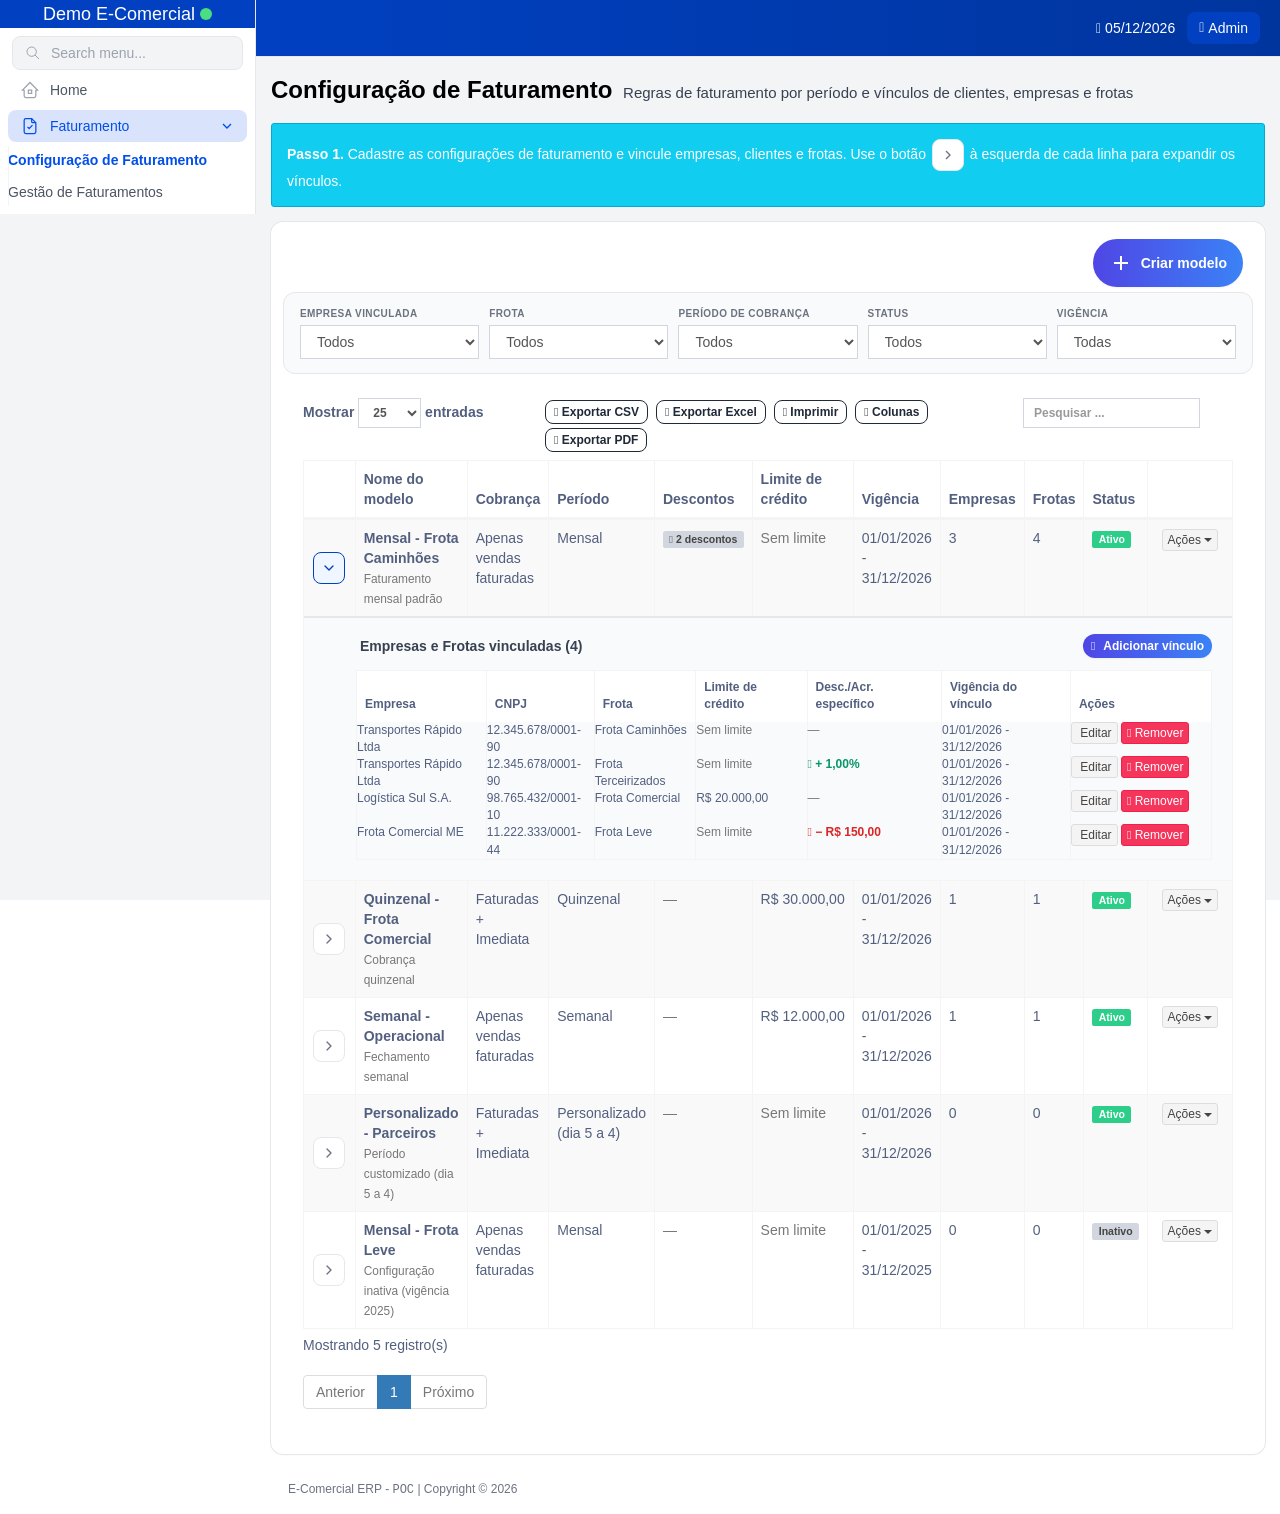
==== commit 4c65132e: "Add files via upload" ====
--- a/configuracao.html
+++ b/configuracao.html
@@ -65,7 +65,7 @@
 <div class="tw-flex-1 tw-overflow-y-auto tw-h-screen" id="scrollable-container">
 <section class="content-header">
 <h1 class="tw-text-xl md:tw-text-3xl tw-font-bold tw-text-black">Configuração de Faturamento
-<small class="tw-text-sm md:tw-text-base tw-text-gray-700 tw-font-semibold">Gerencie tipos de faturamento, regras de cobrança e empresas vinculadas</small>
+<small class="tw-text-sm md:tw-text-base tw-text-gray-700 tw-font-semibold">Regras de faturamento por período e vínculos de clientes, empresas e frotas</small>
 </h1>
 </section>
 <section class="content">
@@ -75,16 +75,15 @@
 <div class="box-header">
 <h3 class="box-title"></h3>
 <div class="box-tools">
-<a class="tw-dw-btn tw-bg-gradient-to-r tw-from-indigo-600 tw-to-blue-500 tw-font-bold tw-text-white tw-border-none tw-rounded-full" id="btn-add-config" href="#"><svg xmlns="http://www.w3.org/2000/svg" width="24" height="24" viewBox="0 0 24 24" fill="none" stroke="currentColor" stroke-width="2" class="icon icon-tabler icon-tabler-plus"><path stroke="none" d="M0 0h24v24H0z" fill="none"></path><path d="M12 5l0 14"></path><path d="M5 12l14 0"></path></svg> Adicionar</a>
+<a class="tw-dw-btn tw-bg-gradient-to-r tw-from-indigo-600 tw-to-blue-500 tw-font-bold tw-text-white tw-border-none tw-rounded-full" id="btn-add-config" href="#"><svg xmlns="http://www.w3.org/2000/svg" width="24" height="24" viewBox="0 0 24 24" fill="none" stroke="currentColor" stroke-width="2" class="icon icon-tabler icon-tabler-plus"><path stroke="none" d="M0 0h24v24H0z" fill="none"></path><path d="M12 5l0 14"></path><path d="M5 12l14 0"></path></svg> Criar modelo</a>
 </div>
 </div>
-<div class="bill-filters">
-<div><label>Tipo de faturamento</label><select class="form-control" id="flt-btype"><option value="">Todos</option><option>Período</option><option>Pré-pago</option></select></div>
-<div><label>Empresa vinculada</label><select class="form-control"><option>Todos</option><option>Transportes Rápido Ltda</option><option>Logística Sul S.A.</option></select></div>
-<div><label>Centro de cobrança (frota)</label><select class="form-control"><option>Todos</option><option>Frota Caminhões</option><option>Frota Comercial</option></select></div>
-<div><label>Tipo de cobrança</label><select class="form-control"><option>Todos</option><option>Apenas vendas faturadas</option><option>Faturadas + Imediata</option></select></div>
-<div><label>Status</label><select class="form-control"><option>Todos</option><option>Ativo</option><option>Inativo</option></select></div>
-<div><label>Vigência</label><input type="text" class="form-control" value="01/01/2026 - 31/12/2026" readonly></div>
+<div class="bill-filters" style="grid-template-columns:repeat(5,1fr)">
+<div><label>Empresa vinculada</label><select class="form-control" id="flt-company"><option value="">Todos</option></select></div>
+<div><label>Frota</label><select class="form-control" id="flt-fleet"><option value="">Todos</option></select></div>
+<div><label>Período de cobrança</label><select class="form-control" id="flt-period"><option value="">Todos</option><option value="monthly">Mensal</option><option value="biweekly">Quinzenal</option><option value="weekly">Semanal</option><option value="daily">Diário</option><option value="custom">Personalizado</option></select></div>
+<div><label>Status</label><select class="form-control" id="flt-status"><option value="">Todos</option><option value="active">Ativo</option><option value="inactive">Inativo</option></select></div>
+<div><label>Vigência</label><select class="form-control" id="flt-validity"><option value="">Todas</option><option value="current">Vigente hoje</option><option value="expired">Expirada</option><option value="future">Futura</option></select></div>
 </div>
 <div class="tw-flow-root tw-border-gray-200">
 <div class="tw-py-2 tw-align-middle sm:tw-px-5">
@@ -103,16 +102,14 @@
 <table class="table table-bordered table-striped dataTable">
 <thead><tr>
 <th class="bill-col-expand" title="Expandir vínculos"></th>
-<th>Ação</th>
-<th>Nome do faturamento</th>
-<th>Tipo</th>
+<th>Nome do modelo</th>
 <th>Cobrança</th>
-<th>Período cobrança</th>
-<th>Desconto / Acréscimo</th>
+<th>Período</th>
+<th>Descontos</th>
 <th>Limite de crédito</th>
 <th>Vigência</th>
-<th title="Empresas distintas nos vínculos (uma empresa pode ter várias frotas)">Empresas</th>
-<th title="Frotas distintas nos vínculos (cada frota pertence a uma única empresa)">Frotas</th>
+<th title="Empresas distintas nos vínculos">Empresas</th>
+<th title="Frotas vinculadas">Frotas</th>
 <th>Status</th>
 <th class="bill-col-menu"></th>
 </tr></thead>
--- a/assets/billing-fix.css
+++ b/assets/billing-fix.css
@@ -701,7 +701,7 @@
 
 .bill-filters {
   display: grid;
-  grid-template-columns: repeat(6, 1fr);
+  grid-template-columns: repeat(4, 1fr);
   gap: 10px;
   padding: 14px 16px;
   margin-bottom: 16px;
@@ -726,7 +726,7 @@
 
 .bill-col-expand { width: 40px; text-align: center; vertical-align: middle !important; }
 .bill-col-actions { white-space: nowrap; min-width: 140px; }
-.bill-col-menu { width: 44px; text-align: center; }
+.bill-col-menu { width: 90px; text-align: center; white-space: nowrap; }
 
 .bill-expand-btn {
   width: 32px;
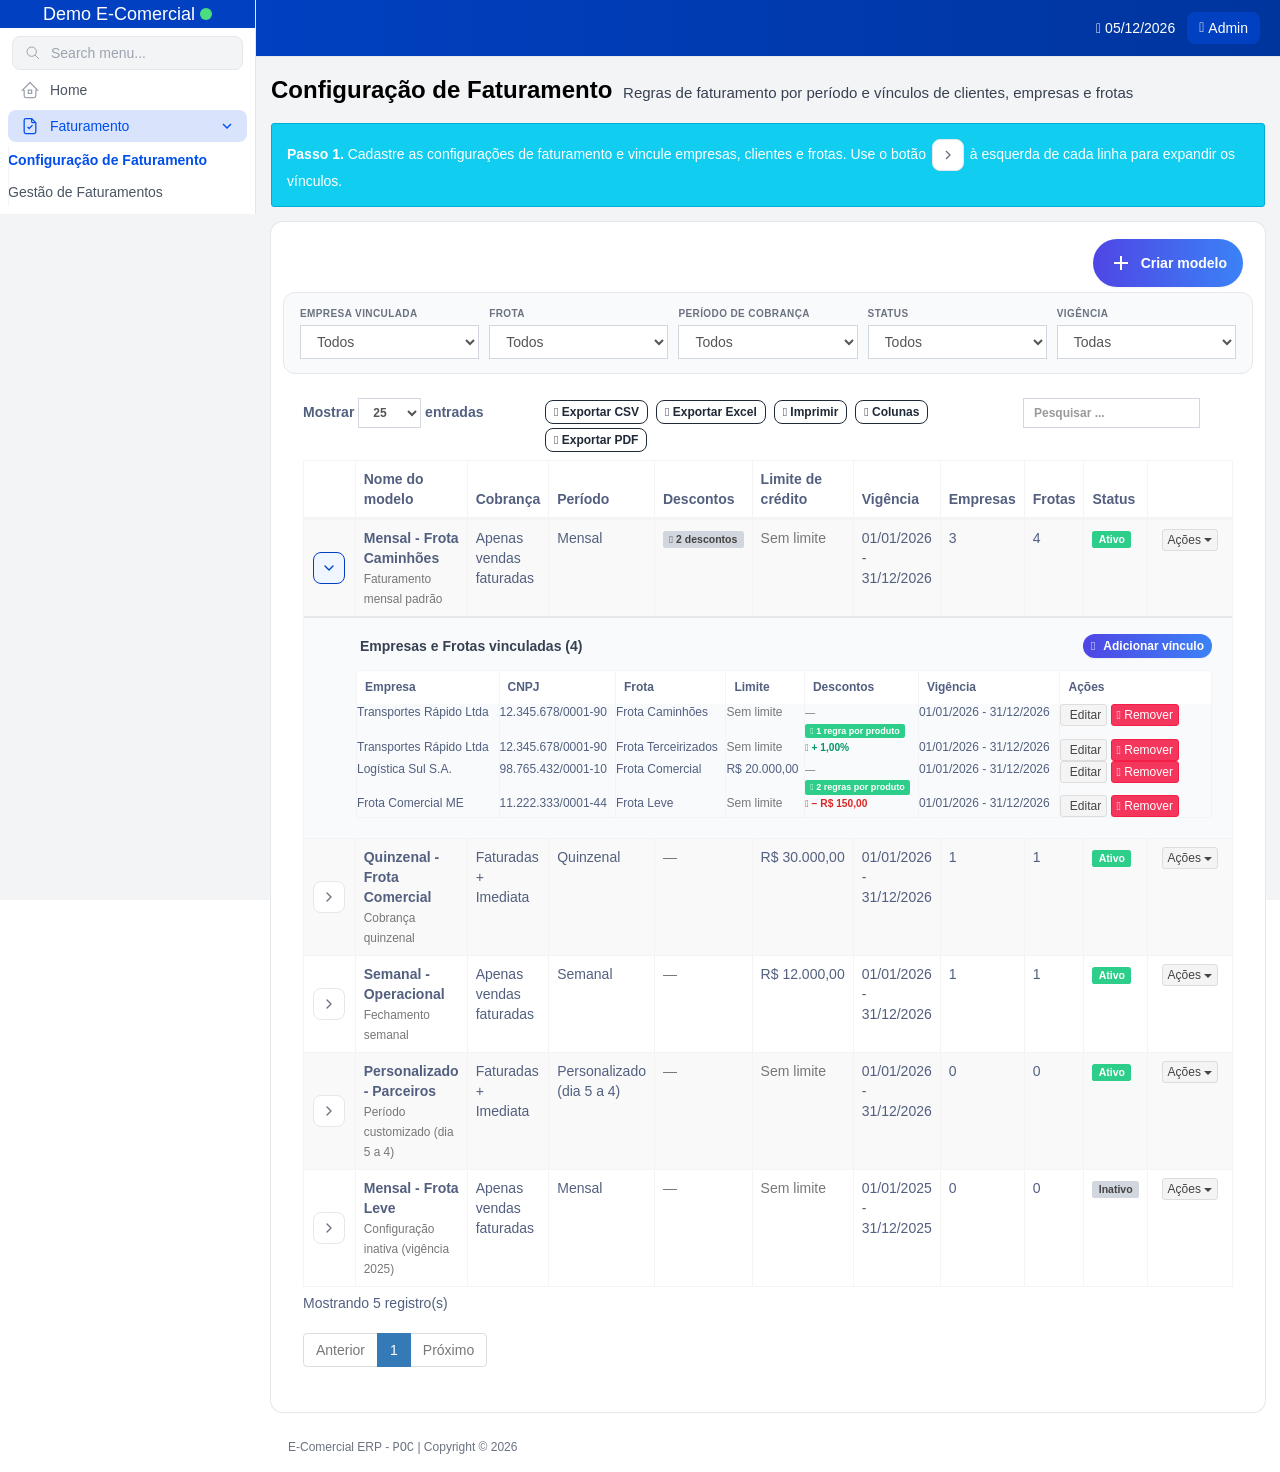
==== commit c5345239: "Add files via upload" ====
--- a/configuracao.html
+++ b/configuracao.html
@@ -132,10 +132,10 @@
 <div id="poc-toast" class="poc-toast-wrap"></div>
 <script src="https://code.jquery.com/jquery-3.4.1.min.js"></script>
 <script src="https://cdn.jsdelivr.net/npm/bootstrap@3.4.1/dist/js/bootstrap.min.js"></script>
-<script src="assets/billing-init.js"></script>
-<script src="assets/billing-store.js"></script>
-<script src="assets/billing-labels.js"></script>
-<script src="assets/billing-app.js"></script>
+<script src="assets/billing-init.js?v=10"></script>
+<script src="assets/billing-store.js?v=10"></script>
+<script src="assets/billing-labels.js?v=10"></script>
+<script src="assets/billing-app.js?v=10"></script>
 <script>document.addEventListener("DOMContentLoaded",function(){billingBindLayout();BillingPages.configuracao();});</script>
 </body>
 </html>
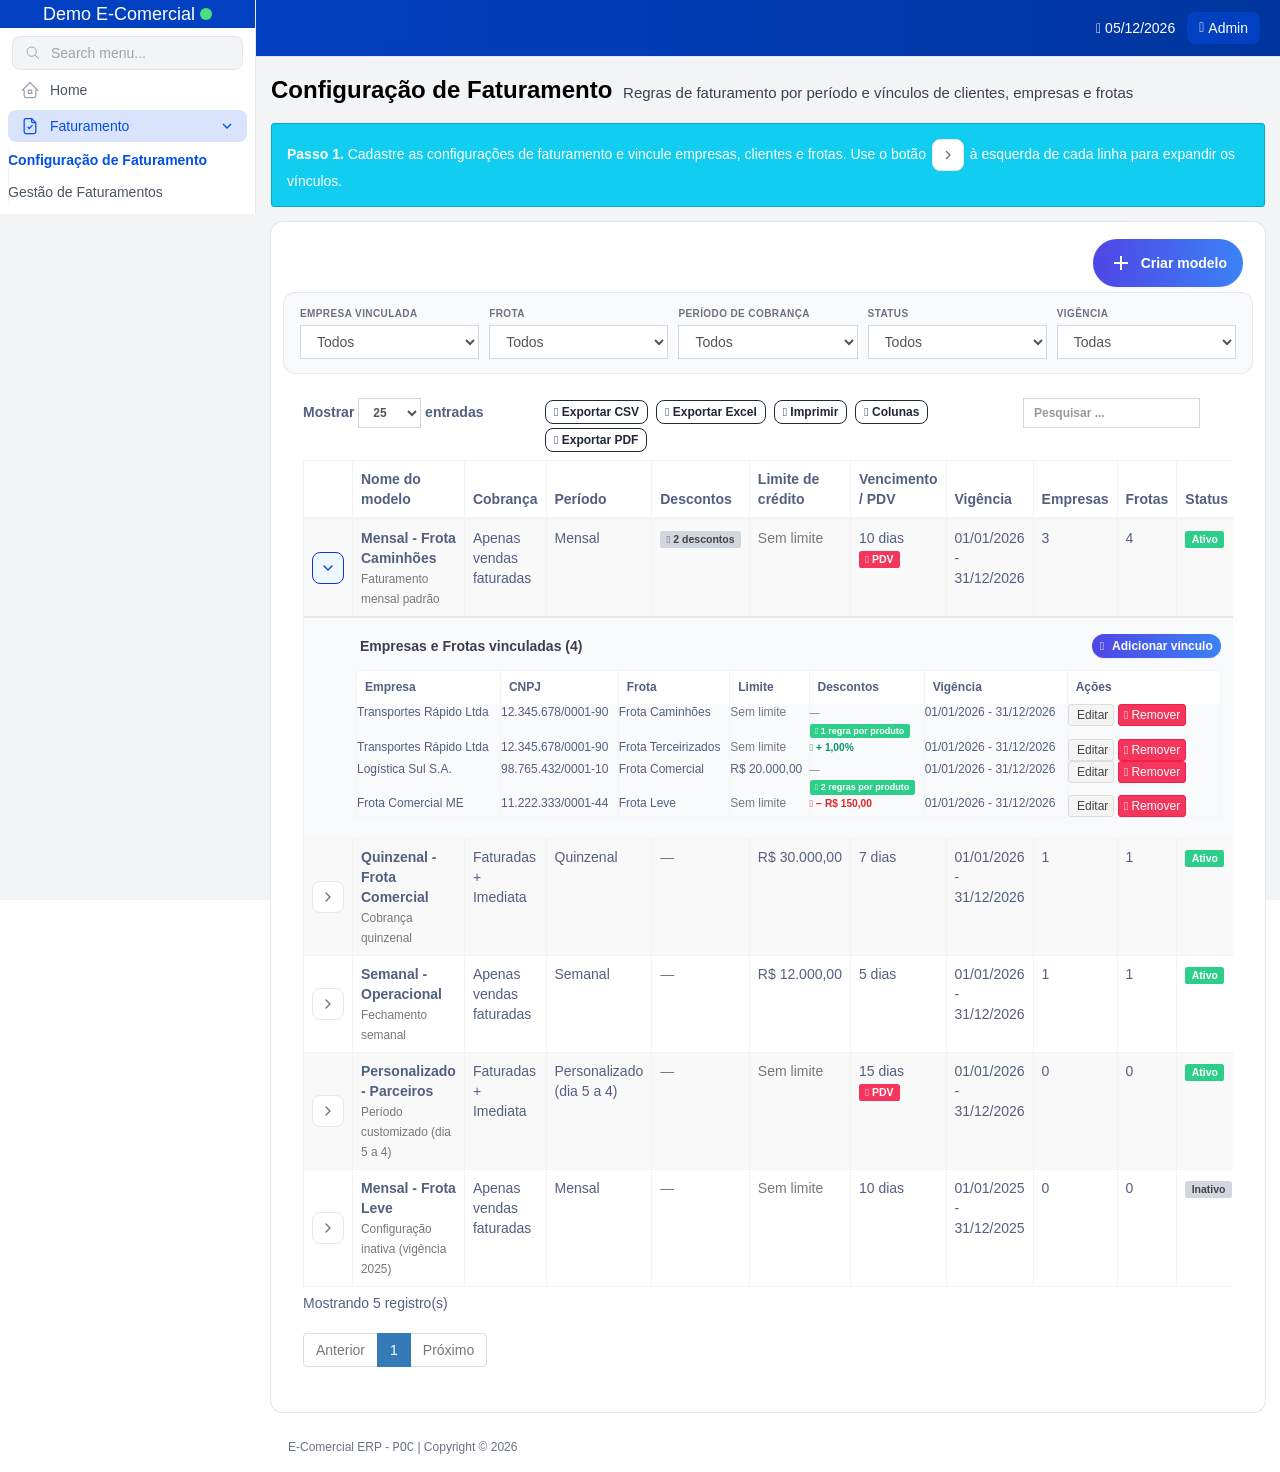
==== commit 89e6123f: "Add files via upload" ====
--- a/configuracao.html
+++ b/configuracao.html
@@ -107,6 +107,7 @@
 <th>Período</th>
 <th>Descontos</th>
 <th>Limite de crédito</th>
+<th title="Prazo de vencimento e regra de bloqueio no PDV">Vencimento / PDV</th>
 <th>Vigência</th>
 <th title="Empresas distintas nos vínculos">Empresas</th>
 <th title="Frotas vinculadas">Frotas</th>
@@ -132,10 +133,10 @@
 <div id="poc-toast" class="poc-toast-wrap"></div>
 <script src="https://code.jquery.com/jquery-3.4.1.min.js"></script>
 <script src="https://cdn.jsdelivr.net/npm/bootstrap@3.4.1/dist/js/bootstrap.min.js"></script>
-<script src="assets/billing-init.js?v=10"></script>
-<script src="assets/billing-store.js?v=10"></script>
-<script src="assets/billing-labels.js?v=10"></script>
-<script src="assets/billing-app.js?v=10"></script>
+<script src="assets/billing-init.js?v=11"></script>
+<script src="assets/billing-store.js?v=11"></script>
+<script src="assets/billing-labels.js?v=11"></script>
+<script src="assets/billing-app.js?v=11"></script>
 <script>document.addEventListener("DOMContentLoaded",function(){billingBindLayout();BillingPages.configuracao();});</script>
 </body>
 </html>
